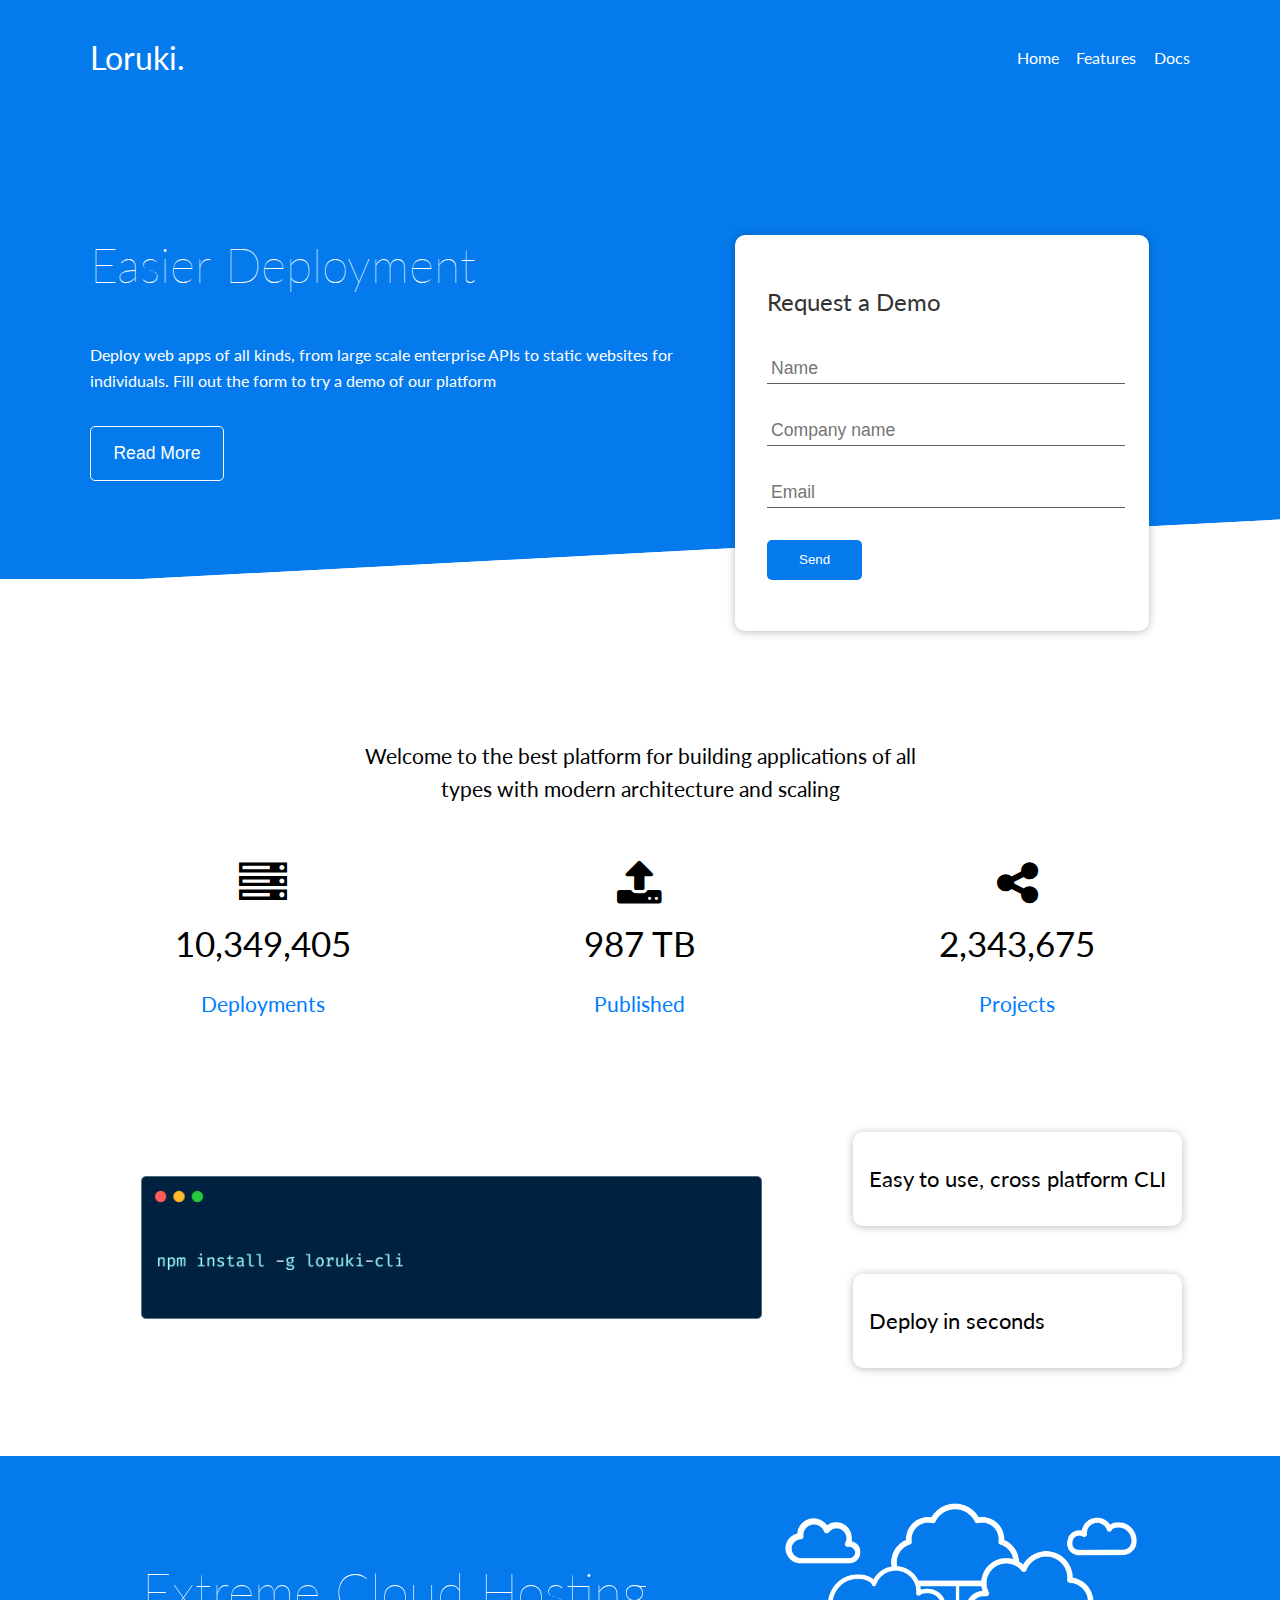
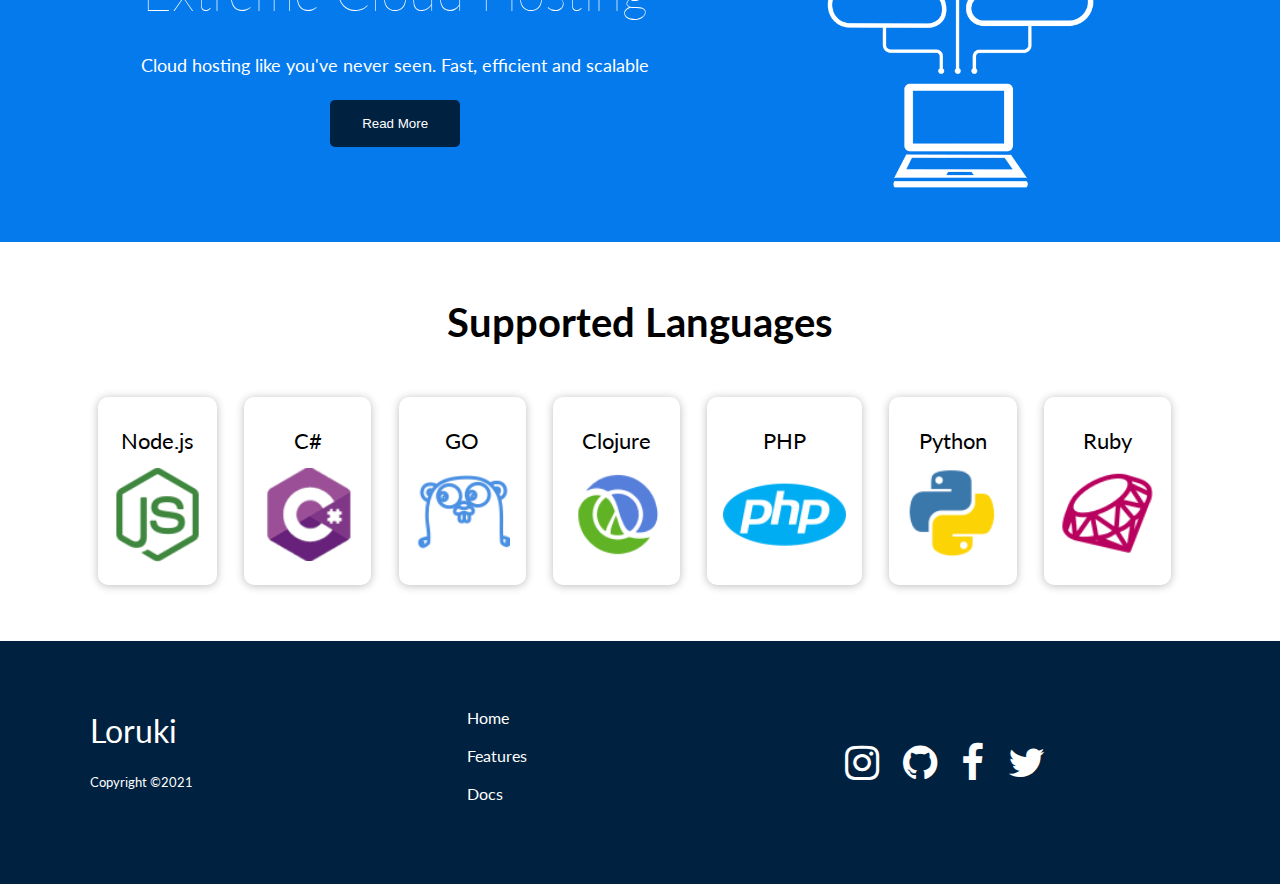
==== index.html @ 0984ab88 "completed markup" ====
<!DOCTYPE html>
<html lang="en">
<head>
    <meta charset="UTF-8">
    <meta name="viewport" content="width=device-width, initial-scale=1.0">
    <meta http-equiv="X-UA-Compatible" content="ie=edge">
    <link rel="stylesheet" href="https://cdnjs.cloudflare.com/ajax/libs/font-awesome/4.7.0/css/font-awesome.min.css">
    <link rel="stylesheet" href="https://fonts.googleapis.com/css2?family=Lato:wght@300&amp;display=swap">
    <link rel="stylesheet" href="utlities.css">
    <link rel="stylesheet" href="styles.css">
    <title>Loruki Web Service</title>
   
</head>
<body>
    <!-- header  -->
    <header class="header py-2">
        <div class="container">
            <nav class="header__nav nav flex flex--justify-content-between flex--align-items-center">
                <span class="header__logo nav__logo">
                    Loruki.
                </span>
                <ul class="header__nav-list nav__list flex">
                    <li class="header__nav-list-item nav__list-item">
                        <a href="#" class="header__nav-list-link nav__list-link">
                            Home
                        </a>
                    </li>
                    <li class="header__nav-list-item nav__list-item">
                        <a href="features.html" class="header__nav-list-link nav__list-link">
                            Features
                        </a>
                    </li>
                    <li class="header__nav-list-item nav__list-item">
                        <a href="#" class="header__nav-list-link nav__list-link">
                            Docs
                        </a>
                    </li>
                </ul>
            </nav>
        </div>
    </header>
    <!-- main -->
    <main id="main">
        <!-- showcase -->
        <section class="showcase">
            <div class="container">
                <div class="row grid grid-gap-2">
                    <div class="showcase__text-box">
                        <h1 class="showcase__title">
                            Easier Deployment
                        </h1>
                        <p class="showcase__paragraph">
                            Deploy web apps of all kinds, from large scale enterprise APIs to static websites for individuals. Fill out the form to try a demo of our platform
                        </p>
                        <button class="btn btn--outline mt-2">
                            Read More
                        </button>
                    </div>
                    <div class="showcase__form-container card">
                        <form action="#" class="showcase__form">
                            <fieldset>
                                <legend>
                                    <h2 class="showcase__form-title mb-2">
                                        Request a Demo
                                    </h2>
                                </legend>
                                <div class="form__control">
                                    <input type="text" name="name" placeholder="Name" class="form__input" required>
                                </div>
                                <div class="form__control my-2">
                                    <input type="text" name="name" placeholder="Company name" class="form__input" required>
                                </div>
                                <div class="form__control">
                                    <input type="email" name="email" placeholder="Email" class="form__input" required>
                                </div>
                            </fieldset>
                            <button class="btn btn--bg-blue my-2">
                                Send
                            </button>
                        </form>
                    </div>
                </div>
            </div>
        </section>
        <!-- stastics section -->
        <section class="stats">
            <div class="container">
                <div class="stats__text-box text--center">
                    <p class="stats__intro">
                        Welcome to the best platform for building applications of all types with modern architecture and scaling
                    </p>
                </div>
                <div class="row grid grid-gap-2 grid-column-xl-3">
                    <article class="stats__result text--center">
                        <i class="fa fa-server fa-3x" aria-hidden="true"></i>
                        <output class="mb-1">
                            <span class="stats__result-amount">
                                10,349,405
                            </span>
                        </output>
                        <p class="text--blue stats__result-title">
                            Deployments
                        </p>
                    </article>
                    <article class="stats__result text--center">
                        <i class="fa fa-upload fa-3x" aria-hidden="true"></i>
                        <output class="mb-1">
                            <span class="stats__result-amount">
                                987 TB
                            </span>
                        </output>
                        <p class="text--blue stats__result-title">
                            Published
                        </p>
                    </article>
                    <article class="stats__result text--center">
                        <i class="fa fa-share-alt fa-3x" aria-hidden="true"></i>
                        <output class="mb-1">
                            <span class="stats__result-amount">
                                2,343,675
                            </span>
                        </output>
                        <p class="text--blue stats__result-title">
                            Projects
                        </p>
                    </article>
                </div>
            </div>
        </section>
        <!-- command line interface -->
        <section class="cli">
            <div class="container">
                <div class="row grid grid-gap-2 grid-column-xl-3">
                   <figure class="cli__img-container">
                        <img src="/images/cli.png" alt="image of cli" class="cli__img">
                   </figure>
                   <div class="cli__text-box card">
                       <p class="cli__text">   
                            Easy to use, cross platform CLI
                       </p>
                   </div>
                   <div class="cli__text-box card">
                        <p class="cli__text">   
                            Deploy in seconds
                        </p>
                    </div>

                </div>
            </div>
        </section>
        <!-- cloud -->
        <section class="cloud">
            <div class="container">
                <div class="row grid grid-gap-2">
                    <div class="cloud__text-box text--center">
                        <h2 class="cloud__title">
                            Extreme Cloud Hosting
                        </h2>
                        <p class="cloud__paragraph">
                            Cloud hosting like you've never seen. Fast, efficient and scalable
                        </p>
                        <button class="btn btn--bg-dark">
                            Read More
                        </button>
                    </div>
                    <figure class="cloud__img-container">
                        <img src="/images/cloud.png" alt="image that represents cloud computing" class="cloud__img">
                    </figure>
                </div>
            </div>
        </section>
        <!-- languages -->
        <section class="languages text--center">
            <div class="container">
                <h2 class="languages__title">
                    Supported Languages
                </h2>
                <div class="row flex">
                    <article class="card languages__card">
                        
                        <figure class="languages__img-container">
                            <figcaption class="language__img-caption">
                                Node.js
                            </figcaption>
                            <img src="/images/logos/node.png" alt="node js " class="languages__img">
                        </figure>
                    </article>
                    <article class="card languages__card">
                        
                        <figure class="languages__img-container">
                            <figcaption class="language__img-caption">
                                C#
                            </figcaption>
                            <img src="/images/logos/csharp.png" alt="c sharp" class="languages__img">
                        </figure>
                    </article>
                    <article class="card languages__card">
                        
                        <figure class="languages__img-container">
                            <figcaption class="language__img-caption">
                                GO
                            </figcaption>
                            <img src="/images/logos/go.png" alt="go " class="languages__img">
                        </figure>
                    </article>
                    <article class="card languages__card">
                        
                        <figure class="languages__img-container">
                            <figcaption class="language__img-caption">
                                Clojure
                            </figcaption>
                            <img src="/images/logos/clojure.png" alt="clojure" class="languages__img">
                        </figure>
                    </article>
                    <article class="card languages__card">
                        
                        <figure class="languages__img-container">
                            <figcaption class="language__img-caption">
                                PHP
                            </figcaption>
                            <img src="/images/logos/php.png" alt="php" class="languages__img">
                        </figure>
                    </article>
                    <article class="card languages__card">
                        
                        <figure class="languages__img-container">
                            <figcaption class="language__img-caption">
                                Python
                            </figcaption>
                            <img src="/images/logos/python.png" alt="python" class="languages__img">
                        </figure>
                    </article>
                    <article class="card languages__card">
                        
                        <figure class="languages__img-container">
                            <figcaption class="language__img-caption">
                                Ruby
                            </figcaption>
                            <img src="/images/logos/ruby.png" alt="ruby" class="languages__img">
                        </figure>
                    </article>  
                </div>
            </div>
        </section>
    </main>
    <!-- footer -->
    <footer class="footer py-4">
        <div class="container">
            <div class="row grid grid-gap-2 grid-column-xl-3">
                <div class="footer__text-box text--white">
                    <span class="text-sz-2 footer__paragrpaph mb-1">
                        Loruki
                    </span>
                    <small class="footer__copyright d--block">
                        Copyright &copy;2021
                    </small>
                </div>
                <nav class="footer__nav nav">
                    <ul class="footer__nav-list">
                        <li class="footer__nav-list-item">
                            <a href="#" class="footer__nav-link">
                                Home
                            </a>
                        </li>
                        <li class="footer__nav-list-item">
                            <a href="#" class="footer__nav-link">
                                Features
                            </a>
                        </li>
                        <li class="footer__nav-list-item">
                            <a href="#" class="footer__nav-link">
                                Docs
                            </a>
                        </li>
                    </ul>
                </nav>
                <ul class="footer__social-list flex">
                    <li class="footer__social-list-item">
                        <a href="#" class="footer__social-list-link">
                            <i class="fa fa-instagram" aria-hidden="true"></i>
                        </a>
                    </li>
                    <li class="footer__social-list-item">
                        <a href="#" class="footer__social-list-link">
                            <i class="fa fa-github" aria-hidden="true"></i>
                        </a>
                    </li>
                    <li class="footer__social-list-item">
                        <a href="#" class="footer__social-list-link">
                            <i class="fa fa-facebook" aria-hidden="true"></i>
                        </a>
                    </li>
                    <li class="footer__social-list-item">
                        <a href="#" class="footer__social-list-link">
                            <i class="fa fa-twitter" aria-hidden="true"></i>
                        </a>
                    </li>
                </ul>
            </div>
        </div>
    </footer>
</body>
</html>
---- utlities.css ----
/* ============ Margin ============ */
    /* margins top */
    .mt-1 {
        margin-top: 1rem;
    }
    .mt-2 {
        margin-top: 2rem;
    }
    .mt-3 {
        margin-top: 3rem;
    }
    .mt-4 {
        margin-top: 4rem;
    }
    .mt-5 {
        margin-top: 5rem;
    }
        /* margins bottom */
    .mb-1 {
        margin-bottom: 1rem;
    }
    .mb-2 {
        margin-bottom: 2rem;
    }
    .mb-3 {
        margin-bottom: 3rem;
    }
    .mb-4 {
        margin-bottom: 4rem;
    }
    .mb-5 {
        margin-bottom: 5rem;
    }
    
    /* margins left */
    .ml-1 {
        margin-left: 1rem;
    }
    .ml-2 {
        margin-left: 2rem;
    }
    .ml-3 {
        margin-left: 3rem;
    }
    .ml-4 {
        margin-left: 4rem;
    }
    .ml-5 {
        margin-left: 5rem;
    }
    
    /* margins right */
    .mr-1 {
        margin-right: 1rem;
    }
    .mr-2 {
        margin-right: 2rem;
    }
    .mr-3 {
        margin-right: 3rem;
    }
    .mr-4 {
        margin-right: 4rem;
    }
    .mr-5 {
        margin-right: 5rem;
    }
    /* margins horizontal */
    .mx-1 {
        margin: 0  1rem;
    }
    .mx-2 {
        margin: 0  2rem;
    }
    .mx-3 {
        margin: 0  3rem;
    }
    .mx-4 {
        margin: 0  4rem;
    }
    .mx-5 {
        margin: 0  5rem;
    }
    /* margins vertical */
    .my-1 {
        margin: 1rem 0;
    }
    .my-2 {
        margin: 2rem 0;
    }
    .my-3 {
        margin: 3rem 0;
    }
    .my-4 {
        margin: 4rem 0;
    }
    .my-5 {
        margin: 5rem 0;
    }
    
    /* margins all four side */
    .m-1 {
        margin: 1rem;
    }
    .m-2 {
        margin: 2rem;
    }
    .m-3 {
        margin: 3rem;
    }
    .m-4 {
        margin: 4rem;
    }
    .m-5 {
        margin: 5rem;
    }
    
    
    /* ============= Padding ============== */
    /* padding */
        /* padding top */
    .pt-1 {
        padding-top: 1rem;
    }
    .pt-2 {
        padding-top: 2rem;
    }
    .pt-3 {
        padding-top: 3rem;
    }
    .pt-4 {
        padding-top: 4rem;
    }
    .pt-5 {
        padding-top: 5rem;
    }
        /* padding bottom */
    .pb-1 {
        padding-bottom: 1rem;
    }
    .pb-2 {
        padding-bottom: 2rem;
    }
    .pb-3 {
        padding-bottom: 3rem;
    }
    .pb-4 {
        padding-bottom: 4rem;
    }
    .pb-5 {
        padding-bottom: 5rem;
    }
    
    /* padding left */
    .pl-1 {
        padding-left: 1rem;
    }
    .pl-2 {
        padding-left: 2rem;
    }
    .pl-3 {
        padding-left: 3rem;
    }
    .pl-4 {
        padding-left: 4rem;
    }
    .pl-5 {
        padding-left: 5rem;
    }
    
    /* padding right */
    .pr-1 {
        padding-right: 1rem;
    }
    .pr-2 {
        padding-right: 2rem;
    }
    .pr-3 {
        padding-right: 3rem;
    }
    .pr-4 {
        padding-right: 4rem;
    }
    .pr-5 {
        padding-right: 5rem;
    }
    /* padding horizontal */
    .px-1 {
        padding: 0  1rem;
    }
    .px-2 {
        padding: 0  2rem;
    }
    .px-3 {
        padding: 0  3rem;
    }
    .px-4 {
        padding: 0  4rem;
    }
    .px-5 {
        padding: 0  5rem;
    }
    /* padding vertical */
    .py-1 {
        padding: 1rem 0;
    }
    .py-2 {
        padding: 2rem 0;
    }
    .py-3 {
        padding: 3rem 0;
    }
    .py-4 {
        padding: 4rem 0;
    }
    .py-5 {
        padding: 5rem 0;
    }
    
    /* padding all four side */
    .p-1 {
        padding: 1rem;
    }
    .p-2 {
        padding: 2rem;
    }
    .p-3 {
        padding: 3rem;
    }
    .p-4 {
        padding: 4rem;
    }
    .p-5 {
        padding: 5rem;
    }
    :root {
        --blue: #007bff;
        --indigo: #6610f2;
        --purple: #330e778a;
        --pink: #e83e8c;
        --red: #dc3545;
        --orange: #fd7e14;
        --yellow: #ffc107;
        --green: #28a745;
        --teal: #20c997;
        --cyan: #17a2b8;
        --white: #fff;
        --gray: #6c757d;
        --gray-dark: #343a40;
        --primary: #007bff;
        --secondary: #6c757d;
        --success: #28a745;
        --info: #17a2b8;
        --warning: #ffc107;
        --danger: #dc3545;
        --light: #f8f9fa;
        --dark: #343a40;
        --primary-color: #047aed;
        --secondary-color: #1c3fa8;
        --dark-color: #002240;
        --light-color: #f4f4f4;
        --success-color: #5cb85c;
        --error-color: #d9534f;
}

    
    /* ============== Colors ============== */
        /* background colours */
    .bg--blue {
        background-color: var(--blue);
    }
    .bg--indigo {
        background-color: var(--indigo);
    }
    .bg--purple {
        background-color: var(--purple);
    }
    .bg--pink {
        background-color: var(--pink);
    }
    .bg--red {
        background-color: var(--red);
    }
    .bg--orange {
        background-color: var(--orange);
    }
    .bg--yellow {
        background-color: var(--yellow);
    }
    .bg--green {
        background-color: var(--green);
    }
    .bg--teal {
        background-color: var(--teal);
    }
    .bg--cyan {
        background-color: var(--cyan);
    }
    .bg--white {
        background-color: var(--white);
    }
    .bg--gray {
        background-color: var(--gray);
    }
    .bg--gray-dark {
        background-color: var(--gray-dark);
    }
    .bg--primary {
        background-color: var(--primary);
    }
    .bg--secondary {
        background-color: var(--secondary);
    }
    .bg--success {
        background-color: var(--success);
    }
    .bg--info {
        background-color: var(--info);
    }
    .bg--warning {
        background-color: var(--warning);
    }
    .bg--danger {
        background-color: var(--danger);
    }
    .bg--light {
        background-color: var(--light);
    }
    .bg--dark {
        background-color: var(--dark);
    }
        
        /* text colours */
    
    .text--blue {
        color: var(--blue);
    }
    .text--indigo {
        color: var(--indigo);
    }
    .text--purple {
        color: var(--purple);
    }
    .text--pink {
        color: var(--pink);
    }
    .text--red {
        color: var(--red);
    }
    .text--orange {
        color: var(--orange);
    }
    .text--yellow {
        color: var(--yellow);
    }
    .text--green {
        color: var(--green);
    }
    .text--teal {
        color: var(--teal);
    }
    .text--cyan {
        color: var(--cyan);
    }
    .text--white {
        color: var(--white);
    }
    .text--gray {
        color: var(--gray);
    }
    .text--gray-dark {
        color: var(--gray-dark);
    }
    .text--primary {
        color: var(--primary);
    }
    .text--secondary {
        color: var(--secondary);
    }
    .text--success {
        color: var(--success);
    }
    .text--info {
        color: var(--info);
    }
    .text--warning {
        color: var(--warning);
    }
    .text--danger {
        color: var(--danger);
    }
    .text--light {
        color: var(--light);
    }
    .text--dark {
        color: var(--dark);
    }
     
    
    /* ============ Text size ================== */
    .text-sz-0 {
        font-size: 0.9rem;
    }
    .text-sz-1 {
        font-size: 1rem;
    }
    .text-sz-2 {
        font-size: 2rem;
    }
    .text-sz-3 {
        font-size: 3rem;
    }
    .text-sz-4 {
        font-size: 4rem;
    }
    .text-sz-5 {
        font-size: 5rem;
    }
    
    /* ====================== text align left right center =========================== */
    .text--center {
        text-align: center;
    }
    .text--right {
        text-align: right;
    }
    .text--left {
        text-align: left;
    }
    
    /* ================= Display inline inline-block block ======================== */
    .d--block {
        display: block;
    }
    .d--inline-block {
        display: inline-block;
    }
    .d--inline {
        display: inline;
    }
    
    /* =============== CSS Grid ================== */
    .grid {
        display: grid;
    }
    .grid-column-xl-4 {
        grid-template-columns: repeat(4, 1fr);
    }
    .grid-column-xl-3 {
        grid-template-columns: repeat(3, 1fr);
    }
    .grid-column-xl-2 {
        grid-template-columns: repeat(2, 1fr);
    }
        /* grid gap */
    .grid-gap-1 {
        grid-gap: 1rem;
    }
    .grid-gap-2 {
        grid-gap: 2rem;
    }
    .grid-gap-3 {
        grid-gap: 3rem;
    }
    .grid-gap-4 {
        grid-gap: 4rem;
    }
    .grid-gap-5 {
        grid-gap: 5rem;
    }
    
    /* ================ Flexbox ==================== */
    .flex {
        display: flex;
    }
        /* justify content */
    .flex--justify-content-start {
        justify-content: flex-start;
    }
    .flex--justify-content-end {
        justify-content: flex-end;
    }
    .flex--justify-content-center {
        justify-content: center;
    }
    .flex--justify-content-between {
        justify-content: space-between;
    }
    .flex--justify-content-evenly {
        justify-content: space-evenly;
    }
    .flex--justify-content-around {
        justify-content: space-around;
    }
    
        /* align content */
    .flex--align-content-start {
        align-content: flex-start;
    }
    .flex--align-content-end {
        align-content: flex-end;
    }
    .flex--align-content-center {
        align-content: center;
    }
    .flex--align-content-between {
        align-content: space-between;
    }
    .flex--align-content-evenly {
        align-content: space-evenly;
    }
    .flex--align-content-around {
        align-content: space-around;
    }
    .flex--align-content-center {
        align-content: center;
    }
    
        /* align items */
    .flex--align-items-center {
        align-items: center;
    }
    .flex--align-items-start {
        align-items: flex-end;
    }
    .flex--align-items-end {
        align-items: flex-end;
    }
    .flex--align-items-baseline {
        align-items: baseline;
    }
    
        /* flex column gap */
    .flex-column-gap-1 {
        column-gap: 1rem;
    }
    .flex-column-gap-2 {
        column-gap: 2rem;
    }
    .flex-column-gap-3 {
        column-gap: 3rem;
    }
    .flex-column-gap-4 {
        column-gap: 4rem;
    }
    .flex-column-gap-5 {
        column-gap: 5rem;
    }
        /* flex row gap */
    .flex-row-gap-1 {
        row-gap: 1rem;
    }
    .flex-row-gap-2 {
        row-gap: 2rem;
    }
    .flex-row-gap-3 {
        row-gap: 3rem;
    }
    .flex-row-gap-4 {
        row-gap: 4rem;
    }
    .flex-row-gap-5 {
        row-gap: 5rem;
    }
    
        /* flex gap */
    .flex-gap-1 {
        gap: 1rem;
    }
    .flex-gap-2 {
        gap: 2rem;
    }
    .flex-gap-3 {
        gap: 3rem;
    }
    .flex-gap-4 {
        gap: 4rem;
    }
    .flex-gap-5 {
        gap: 5rem;
    }
    
        /* flex wrap */
    .flex--nowrap {
        flex-wrap: nowrap;
    }
    .flex--wrap {
        flex-wrap: wrap;
    }
    .flex--wrap-reverse {
        flex-wrap: wrap-reverse;
    }
    
        /* flex grow */
    .flex--grow-1{
        flex-grow: 1;
    }
        /* width */
    .width--100 {
        width: 100%;
    }
---- styles.css ----
*::after,
 *::before {
     box-sizing: border-box;
 }
 * {
     padding: 0;
     margin: 0;
 }
 body {
     font-family: 'Lato', 'Franklin Gothic Medium', 'Arial Narrow', Arial, sans-serif;
     font-size: 16px;
     line-height: 1.6;
 }


/**
        --primary-color: #047aed;
        --secondary-color: #1c3fa8;
        --dark-color: #002240;
        --light-color: #f4f4f4;
        --success-color: #5cb85c;
        --error-color: #d9534f;
*/
/* ==== General Styles ==== */
a,
span,
button,
input {
    display: inline-block;
}
fieldset {
    border: none;
}
li {
    list-style: none;
}
pre,
code {
    display: block;
}
a {
    text-decoration: none;
}
output {
    display: block;
}
img {
    width: 100%;
}
/* ==== Container ==== */
.container {
    width: 95%;
    max-width: 1100px;
    margin: 0 auto;
    padding: 0 3.3rem;
}


/* ==== Btn ==== */
.btn {
    border: none;
    cursor: pointer;
    border-radius: 5px;
}
.btn--outline {
    border: 1px solid var(--white);
    background-color: transparent;
    padding: 1rem 1.4rem;
    font-size: 1.1rem;
    color: var(--white);
}

/* ==== Card ==== */
.card {
    padding: 1rem;
    box-shadow: 0 1px 9px rgba(34, 33, 33, 0.3);
    background-color: var(--white);
    border-radius: 10px;
    margin: 0.5rem;
    z-index: 11;
}


/* ==== Header ==== */
.header {
    background-color: var(--primary-color);
   
}
.header .header__nav-list-item {
    padding-right: 1.1rem;
}
.header .header__logo {
    font-size: 2rem;
    color: var(--white);
}
.header .header__nav-list-item:last-child {
    padding-right: 0;
}
.header .header__nav-list-link {
    color: var(--white);
}
/* ============================================================= Home Section ======================================================== */
/* ==== Showcase ==== */
.showcase {
    position: relative;
    background-color: var(--primary-color);
    padding-top: 4rem;
    height: 400px;
    color: var(--white);
}
.showcase .grid {
    padding-top: 3rem;
    grid-template-columns: 55% auto;
     
    
}
    /* === Showcase text box */
.showcase .showcase__text-box {
    animation: slideInLeft 1s ease-in-out;
}
.showcase .showcase__title {
    font-weight: 100;
    font-size: clamp(2rem, calc(5vw + 1rem), 3rem);
    margin-bottom: 2.4rem;
}
    /* ==== Showcase form ==== */
.showcase .showcase__form-container {
    height: 300px;
    width: 350px;
    padding: 3rem 2rem;
    animation: slideInRight 1s ease-in-out;

}
.showcase .showcase__form .showcase__form-title {
    font-size: clamp(1.1rem, calc(4vw +1), 2rem);
    font-weight: normal;
    color: #333;
}
.showcase .showcase__form .form__input {
    display: block;
    width: 100%;
    border: none;
    font-size: 1.1rem;
    padding: 4px;
    border-bottom: 1px solid rgb(94, 92, 92);
} 
.showcase .showcase__form .btn--bg-blue {
    background-color: var(--primary-color);
    padding: 0.8rem 2rem;
    color: var(--white);
}
 
.showcase::before,
.showcase::after {
    position: absolute;
    content: "asda";
    bottom: -4.6rem;
    background-color: #fff;
    height: 100px;
    width: 100%;
    -webkit-transform: skewY(-32deg);
    -moz-transform: skewY(-32deg);
    -ms-transform: skewY(-32deg);
        transform: skewY(-3deg)
}

/* ===== Stastics Section ===== */
.stats {
    margin-top: 10rem;
    animation: slideInBottom 1s ease-in-out;
     
}
.stats .stats__text-box {
    max-width: 600px;
    margin: 0 auto 3.3rem auto;
}
.stats .stats__intro {
    font-size: 1.3rem;
}
.stats .stats__result-title {
    font-size: 1.3rem;
}
.stats .stats__result-amount {
    font-size: 2.2rem;
    margin-top: 0.5rem;
}

/* ===== Command line interface section ===== */
.cli {
    margin-top: 6.5rem;
}
.cli .cli__img-container {
    grid-area: 1 / 1 / 3 / 3;
}
.cli .cli__text-box {
    padding: 1rem;
    display: flex;
    align-items: center;
    font-size: 1.4rem;
}


/* ===== Cloud section ====== */
.cloud {
    margin-top: 5rem;
    padding: 2rem 0;
    background-color: var(--primary-color);
}
.cloud .grid {
    grid-template-columns: 4fr 3fr;
    justify-items: center;
}
.cloud .cloud__text-box {
    align-self: center;
    color: var(--white);
}
.cloud .cloud__title {
    font-size: clamp(2.2rem, calc(4vw + 1.2rem), 3.2rem);
    font-weight: 100;
}
.cloud .cloud__paragraph {
    margin: 1.2rem 0;
    font-size: 1.1rem;
}
.cloud .btn--bg-dark {
    background-color: var(--dark-color);
    padding: 1rem 2rem;
    color: var(--white);
    text-align: center;
}
 
/* ===== Languages card section ====== */
.languages {
    margin: 3rem 0;
}
.languages .languages__title {
    font-size: clamp(1.5rem, calc(2.5vw + 1rem), 2.5rem);
    margin-bottom: 2.2rem;
    
}
.languages .language__img-caption {
    font-size: 1.4rem;
    padding: 0.6rem 0;
}
.languages .languages__card {
    transition: transform .2s ease-in-out;
    margin-right: 1.2rem;
    flex-grow: 1;
}
.languages .languages__card:hover {
    transform:translateY(-1rem);
}


/* ============================================================= Features Section ======================================================== */

/* ===== Features ====== */
.features {
    padding: 2.2rem 0;
    background-color: var(--primary-color);
}
.features .grid {
    justify-content: space-between;
}
.features .features__text-box {
    align-self: center;
    color: var(--white);
}
.features .features__title {
    font-size: clamp(2rem, calc(2vw + 1rem), 3.3rem);
    font-family: 'Lucida Sans', 'Lucida Sans Regular', 'Lucida Grande', 'Lucida Sans Unicode', Geneva, Verdana, sans-serif;
}
.features .features__paragraph {
    font-size: 1.1rem;
}
.features .features__img-container {
    justify-self: end;
}
.features .features__img {
    width: 200px;
}


/* ===== Platform ====== */
.platform {
    background-color: var(--light-color);
    color: #333;
}
.platform .platform__img-container {
    justify-self: end;
}
.platform .platform__title {
    font-size: 2rem;
    margin-bottom: 1.2rem;
}
.platform .platform__img {
    width: 290px;
}

/* ===== Features Info ====== */
.features-info .grid {
    grid-template-columns: repeat(3, 1fr);
    grid-column-gap: 1.5rem;
    grid-row-gap: 0.3rem;
    grid-template-areas: 
    "server server server"
    "network network code"
    "database power publish";
}
.features-info .features-info__server {
    grid-area: server;
}
.features-info .features-info__network {
    grid-area: network;
}
.features-info .features-info__database {
    grid-area: database;
}
.features-info .features-info__code {
    grid-area: code;
}
.features-info .features-info__power {
    grid-area: power;
}
.features-info .features-info__publish {
    grid-area: publish;
}
.features-info .card {
    padding: 1.7rem 1rem;
}
.features-info .features-info__paragraph {
    margin-left: 1rem;
}



/* ============================================================= Docs Section ======================================================== */
.docs {
    padding: 3rem 0 1.4rem 0;
    background-color: var(--primary-color);
}
.docs .docs__text-box {
    color: var(--white);
    align-self: center;
}
.docs .docs__title {
    font-size: clamp(1.5rem, calc(3vw + 1rem), 4rem);
    line-height: 1;
}
.docs .docs__img-container {
    justify-self: end;
}
.docs .docs__img {
    width: 220px;
}

/* ===== Docs Main section ===== */
.docs-main .grid {
    grid-template-columns: 30% 70%;
}
.docs-main .docs-main__card {
    background-color: #f4f4f4;
    padding: 2.9rem 2rem;
}
.docs-main .docs-main__nav-list-item {
    border-bottom: 1px solid rgb(167, 165, 165);
    padding: 0.5rem 0;
}
.docs-main .docs-main__nav-list-link:not(.active) {
    color: #333;
}

.docs-main .docs-main__intro {
    padding: 2rem 1.5rem;
}
.docs-main .bg--alert-success {
    background-color: var(--success-color);
    padding: 1rem 0.5rem;
    color: var(--white);
}
.docs-main .fa-info {
    font-size: 1.1rem;
    margin-left: 1rem;
}
.docs-main .btn--bg-blue {
    background-color: var(--primary-color);
    color: var(--white);
    padding: 0.8rem 1.8rem;
}
.docs-main .docs-main__intro-code-container {
    background-color: var(--dark-color);
    color: var(--white);
    height: 3.5rem;
    margin-bottom: 0.6rem;
}
.docs-main pre {
    white-space: nowrap;
    padding: 5px;
    height: 100%;
    display: flex;
    align-items: center;
}




/* ===== Footer ===== */
.footer {
    background-color: var(--dark-color);
}
.footer .footer__nav-link {
    color: var(--white);
    padding-bottom: 0.8rem;
}
.footer .footer__social-list {
    align-self: center;
}
.footer .footer__social-list .footer__social-list-link {
    margin-right: 1.5rem;
    color: var(--white);
    font-size: 2.5rem;
}
 

/* keyframes */
@keyframes slideInRight{
    0% {
        transform: translateX(400px);
    }
    100% {
        transform: translateX(0);
    }
}
@keyframes slideInLeft {
    0% {
        transform: translateX(-400px);
    }
    100% {
        transform: translateX(0);
    }
}
@keyframes slideInBottom {
    0% {
        transform: translateY(350px);
    }
    100% {
        transform: translateY(0);
    }
}
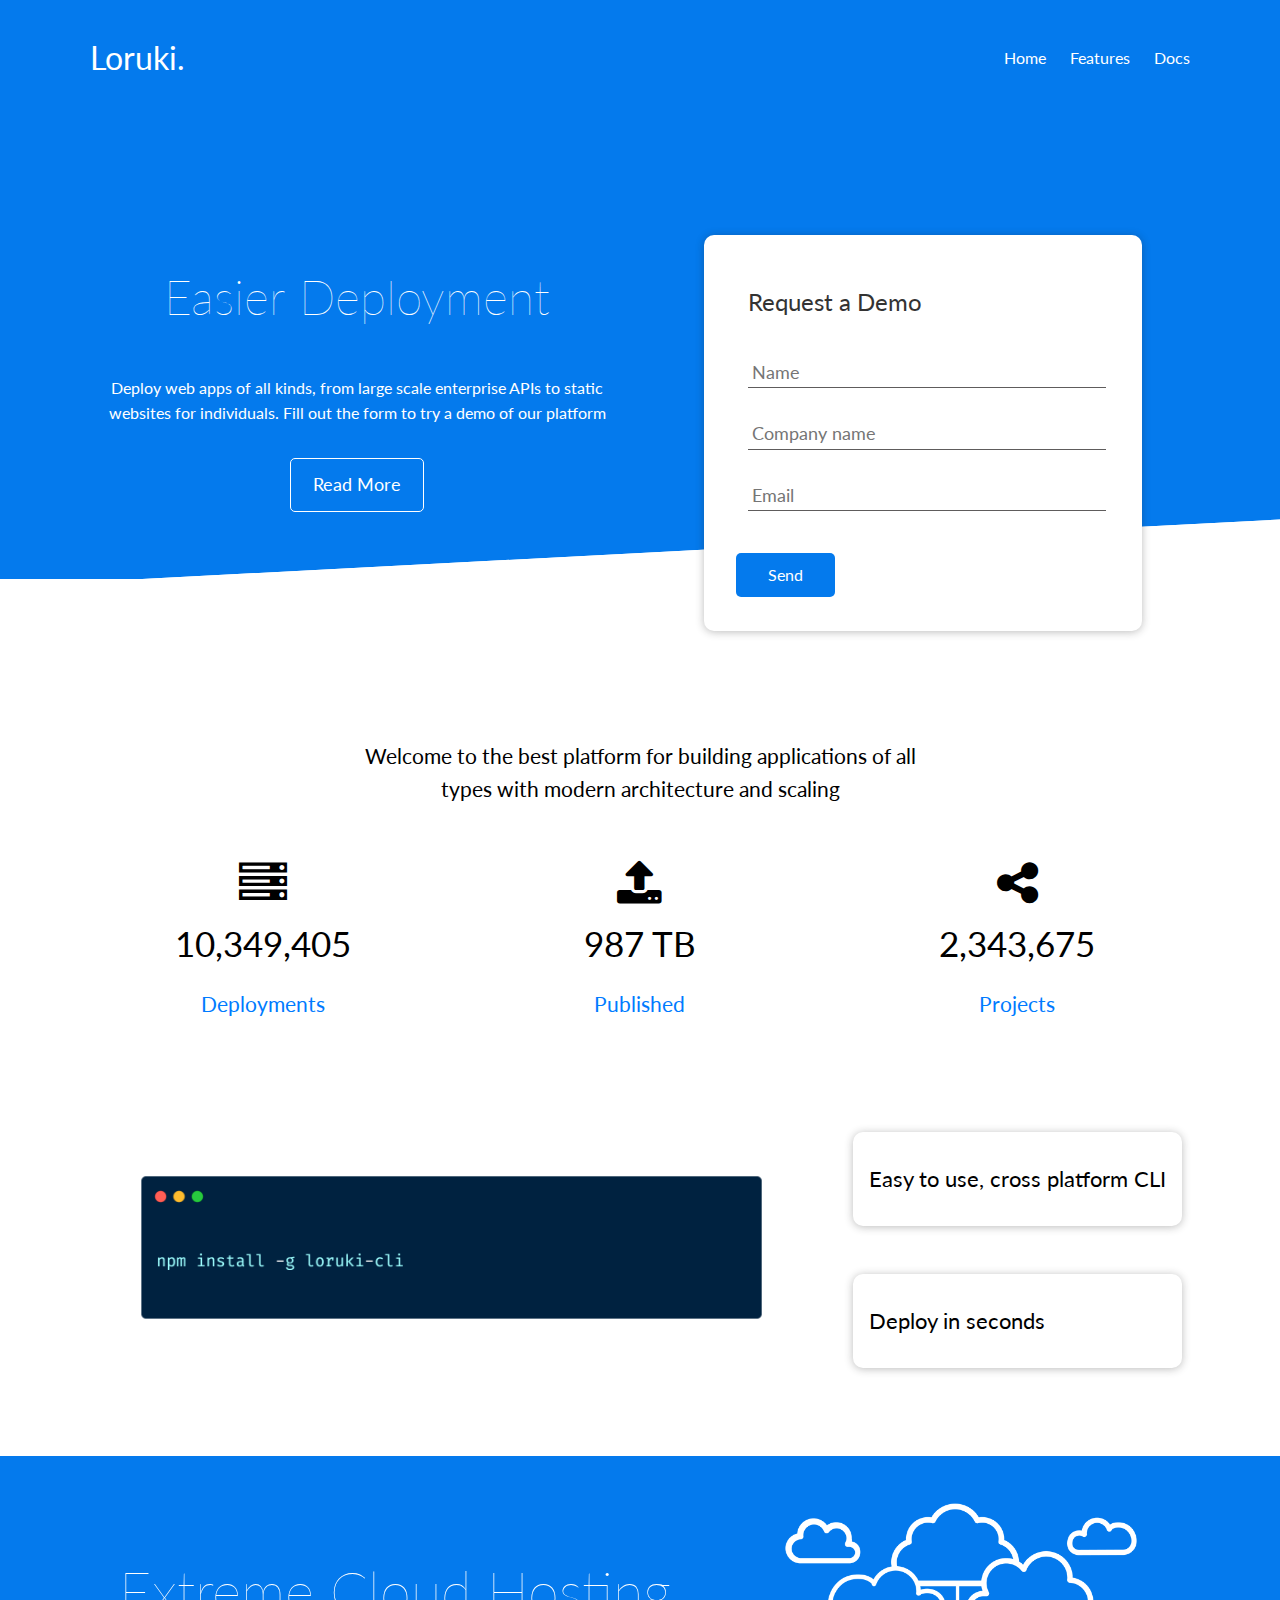
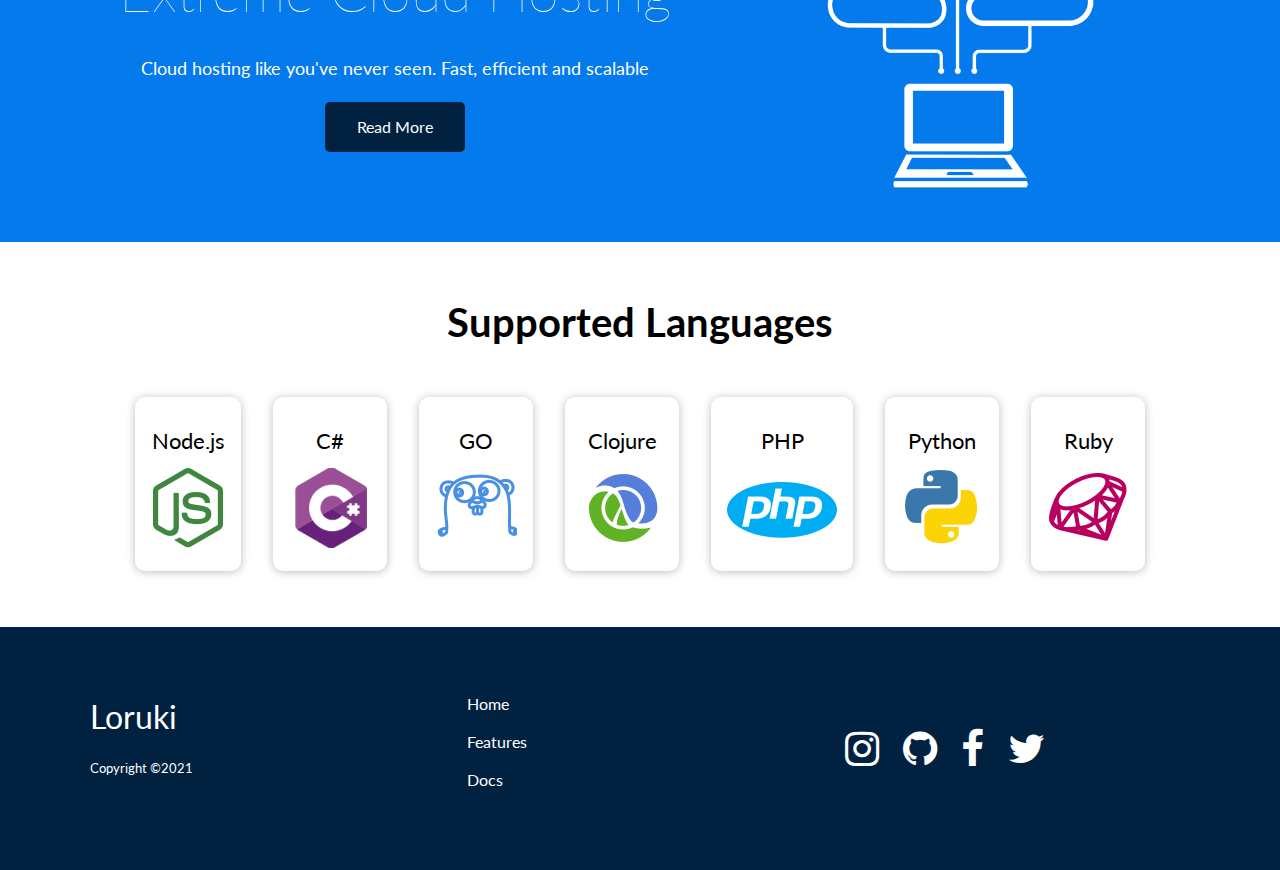
==== commit 4310cf73: "completed building loruki website" ====
--- a/index.html
+++ b/index.html
@@ -6,8 +6,9 @@
     <meta http-equiv="X-UA-Compatible" content="ie=edge">
     <link rel="stylesheet" href="https://cdnjs.cloudflare.com/ajax/libs/font-awesome/4.7.0/css/font-awesome.min.css">
     <link rel="stylesheet" href="https://fonts.googleapis.com/css2?family=Lato:wght@300&amp;display=swap">
-    <link rel="stylesheet" href="utlities.css">
-    <link rel="stylesheet" href="styles.css">
+    <link rel="stylesheet" href="/css/reset.css">
+    <link rel="stylesheet" href="/css/utlities.css">
+    <link rel="stylesheet" href="/css/styles.css">
     <title>Loruki Web Service</title>
    
 </head>
@@ -31,7 +32,7 @@
                         </a>
                     </li>
                     <li class="header__nav-list-item nav__list-item">
-                        <a href="#" class="header__nav-list-link nav__list-link">
+                        <a href="docs.html" class="header__nav-list-link nav__list-link">
                             Docs
                         </a>
                     </li>
@@ -90,7 +91,7 @@
                         Welcome to the best platform for building applications of all types with modern architecture and scaling
                     </p>
                 </div>
-                <div class="row grid grid-gap-2 grid-column-xl-3">
+                <div class="row grid grid-gap-2 grid-column-xl-3 grid-column-lg-1">
                     <article class="stats__result text--center">
                         <i class="fa fa-server fa-3x" aria-hidden="true"></i>
                         <output class="mb-1">
@@ -130,16 +131,16 @@
         <!-- command line interface -->
         <section class="cli">
             <div class="container">
-                <div class="row grid grid-gap-2 grid-column-xl-3">
+                <div class="row grid grid-gap-2 grid-column-xl-3 grid-column-lg-2">
                    <figure class="cli__img-container">
                         <img src="/images/cli.png" alt="image of cli" class="cli__img">
                    </figure>
-                   <div class="cli__text-box card">
+                   <div class="cli__text-box cli__text-box-1 card">
                        <p class="cli__text">   
                             Easy to use, cross platform CLI
                        </p>
                    </div>
-                   <div class="cli__text-box card">
+                   <div class="cli__text-box cli__text-box-2 card">
                         <p class="cli__text">   
                             Deploy in seconds
                         </p>
@@ -175,7 +176,7 @@
                 <h2 class="languages__title">
                     Supported Languages
                 </h2>
-                <div class="row flex">
+                <div class="row flex  flex--wrap flex-gap-1 flex--justify-content-center">
                     <article class="card languages__card">
                         
                         <figure class="languages__img-container">
@@ -246,7 +247,7 @@
     <!-- footer -->
     <footer class="footer py-4">
         <div class="container">
-            <div class="row grid grid-gap-2 grid-column-xl-3">
+            <div class="row grid grid-gap-2 grid-column-xl-3 grid-column-sm-1">
                 <div class="footer__text-box text--white">
                     <span class="text-sz-2 footer__paragrpaph mb-1">
                         Loruki
@@ -258,17 +259,17 @@
                 <nav class="footer__nav nav">
                     <ul class="footer__nav-list">
                         <li class="footer__nav-list-item">
-                            <a href="#" class="footer__nav-link">
+                            <a href="index.html" class="footer__nav-link">
                                 Home
                             </a>
                         </li>
                         <li class="footer__nav-list-item">
-                            <a href="#" class="footer__nav-link">
+                            <a href="features.html" class="footer__nav-link">
                                 Features
                             </a>
                         </li>
                         <li class="footer__nav-list-item">
-                            <a href="#" class="footer__nav-link">
+                            <a href="docs.html" class="footer__nav-link">
                                 Docs
                             </a>
                         </li>
--- a/css/utlities.css
+++ b/css/utlities.css
@@ -0,0 +1,601 @@
+/* ============ Margin ============ */
+    /* margins top */
+    .mt-1 {
+        margin-top: 1rem;
+    }
+    .mt-2 {
+        margin-top: 2rem;
+    }
+    .mt-3 {
+        margin-top: 3rem;
+    }
+    .mt-4 {
+        margin-top: 4rem;
+    }
+    .mt-5 {
+        margin-top: 5rem;
+    }
+        /* margins bottom */
+    .mb-1 {
+        margin-bottom: 1rem;
+    }
+    .mb-2 {
+        margin-bottom: 2rem;
+    }
+    .mb-3 {
+        margin-bottom: 3rem;
+    }
+    .mb-4 {
+        margin-bottom: 4rem;
+    }
+    .mb-5 {
+        margin-bottom: 5rem;
+    }
+    
+    /* margins left */
+    .ml-1 {
+        margin-left: 1rem;
+    }
+    .ml-2 {
+        margin-left: 2rem;
+    }
+    .ml-3 {
+        margin-left: 3rem;
+    }
+    .ml-4 {
+        margin-left: 4rem;
+    }
+    .ml-5 {
+        margin-left: 5rem;
+    }
+    
+    /* margins right */
+    .mr-1 {
+        margin-right: 1rem;
+    }
+    .mr-2 {
+        margin-right: 2rem;
+    }
+    .mr-3 {
+        margin-right: 3rem;
+    }
+    .mr-4 {
+        margin-right: 4rem;
+    }
+    .mr-5 {
+        margin-right: 5rem;
+    }
+    /* margins horizontal */
+    .mx-1 {
+        margin: 0  1rem;
+    }
+    .mx-2 {
+        margin: 0  2rem;
+    }
+    .mx-3 {
+        margin: 0  3rem;
+    }
+    .mx-4 {
+        margin: 0  4rem;
+    }
+    .mx-5 {
+        margin: 0  5rem;
+    }
+    /* margins vertical */
+    .my-1 {
+        margin: 1rem 0;
+    }
+    .my-2 {
+        margin: 2rem 0;
+    }
+    .my-3 {
+        margin: 3rem 0;
+    }
+    .my-4 {
+        margin: 4rem 0;
+    }
+    .my-5 {
+        margin: 5rem 0;
+    }
+    
+    /* margins all four side */
+    .m-1 {
+        margin: 1rem;
+    }
+    .m-2 {
+        margin: 2rem;
+    }
+    .m-3 {
+        margin: 3rem;
+    }
+    .m-4 {
+        margin: 4rem;
+    }
+    .m-5 {
+        margin: 5rem;
+    }
+    
+    
+    /* ============= Padding ============== */
+    /* padding */
+        /* padding top */
+    .pt-1 {
+        padding-top: 1rem;
+    }
+    .pt-2 {
+        padding-top: 2rem;
+    }
+    .pt-3 {
+        padding-top: 3rem;
+    }
+    .pt-4 {
+        padding-top: 4rem;
+    }
+    .pt-5 {
+        padding-top: 5rem;
+    }
+        /* padding bottom */
+    .pb-1 {
+        padding-bottom: 1rem;
+    }
+    .pb-2 {
+        padding-bottom: 2rem;
+    }
+    .pb-3 {
+        padding-bottom: 3rem;
+    }
+    .pb-4 {
+        padding-bottom: 4rem;
+    }
+    .pb-5 {
+        padding-bottom: 5rem;
+    }
+    
+    /* padding left */
+    .pl-1 {
+        padding-left: 1rem;
+    }
+    .pl-2 {
+        padding-left: 2rem;
+    }
+    .pl-3 {
+        padding-left: 3rem;
+    }
+    .pl-4 {
+        padding-left: 4rem;
+    }
+    .pl-5 {
+        padding-left: 5rem;
+    }
+    
+    /* padding right */
+    .pr-1 {
+        padding-right: 1rem;
+    }
+    .pr-2 {
+        padding-right: 2rem;
+    }
+    .pr-3 {
+        padding-right: 3rem;
+    }
+    .pr-4 {
+        padding-right: 4rem;
+    }
+    .pr-5 {
+        padding-right: 5rem;
+    }
+    /* padding horizontal */
+    .px-1 {
+        padding: 0  1rem;
+    }
+    .px-2 {
+        padding: 0  2rem;
+    }
+    .px-3 {
+        padding: 0  3rem;
+    }
+    .px-4 {
+        padding: 0  4rem;
+    }
+    .px-5 {
+        padding: 0  5rem;
+    }
+    /* padding vertical */
+    .py-1 {
+        padding: 1rem 0;
+    }
+    .py-2 {
+        padding: 2rem 0;
+    }
+    .py-3 {
+        padding: 3rem 0;
+    }
+    .py-4 {
+        padding: 4rem 0;
+    }
+    .py-5 {
+        padding: 5rem 0;
+    }
+    
+    /* padding all four side */
+    .p-1 {
+        padding: 1rem;
+    }
+    .p-2 {
+        padding: 2rem;
+    }
+    .p-3 {
+        padding: 3rem;
+    }
+    .p-4 {
+        padding: 4rem;
+    }
+    .p-5 {
+        padding: 5rem;
+    }
+    :root {
+        --blue: #007bff;
+        --indigo: #6610f2;
+        --purple: #330e778a;
+        --pink: #e83e8c;
+        --red: #dc3545;
+        --orange: #fd7e14;
+        --yellow: #ffc107;
+        --green: #28a745;
+        --teal: #20c997;
+        --cyan: #17a2b8;
+        --white: #fff;
+        --gray: #6c757d;
+        --gray-dark: #343a40;
+        --primary: #007bff;
+        --secondary: #6c757d;
+        --success: #28a745;
+        --info: #17a2b8;
+        --warning: #ffc107;
+        --danger: #dc3545;
+        --light: #f8f9fa;
+        --dark: #343a40;
+        --primary-color: #047aed;
+        --secondary-color: #1c3fa8;
+        --dark-color: #002240;
+        --light-color: #f4f4f4;
+        --success-color: #5cb85c;
+        --error-color: #d9534f;
+}
+
+    
+    /* ============== Colors ============== */
+        /* background colours */
+    .bg--blue {
+        background-color: var(--blue);
+    }
+    .bg--indigo {
+        background-color: var(--indigo);
+    }
+    .bg--purple {
+        background-color: var(--purple);
+    }
+    .bg--pink {
+        background-color: var(--pink);
+    }
+    .bg--red {
+        background-color: var(--red);
+    }
+    .bg--orange {
+        background-color: var(--orange);
+    }
+    .bg--yellow {
+        background-color: var(--yellow);
+    }
+    .bg--green {
+        background-color: var(--green);
+    }
+    .bg--teal {
+        background-color: var(--teal);
+    }
+    .bg--cyan {
+        background-color: var(--cyan);
+    }
+    .bg--white {
+        background-color: var(--white);
+    }
+    .bg--gray {
+        background-color: var(--gray);
+    }
+    .bg--gray-dark {
+        background-color: var(--gray-dark);
+    }
+    .bg--primary {
+        background-color: var(--primary);
+    }
+    .bg--secondary {
+        background-color: var(--secondary);
+    }
+    .bg--success {
+        background-color: var(--success);
+    }
+    .bg--info {
+        background-color: var(--info);
+    }
+    .bg--warning {
+        background-color: var(--warning);
+    }
+    .bg--danger {
+        background-color: var(--danger);
+    }
+    .bg--light {
+        background-color: var(--light);
+    }
+    .bg--dark {
+        background-color: var(--dark);
+    }
+        
+        /* text colours */
+    
+    .text--blue {
+        color: var(--blue);
+    }
+    .text--indigo {
+        color: var(--indigo);
+    }
+    .text--purple {
+        color: var(--purple);
+    }
+    .text--pink {
+        color: var(--pink);
+    }
+    .text--red {
+        color: var(--red);
+    }
+    .text--orange {
+        color: var(--orange);
+    }
+    .text--yellow {
+        color: var(--yellow);
+    }
+    .text--green {
+        color: var(--green);
+    }
+    .text--teal {
+        color: var(--teal);
+    }
+    .text--cyan {
+        color: var(--cyan);
+    }
+    .text--white {
+        color: var(--white);
+    }
+    .text--gray {
+        color: var(--gray);
+    }
+    .text--gray-dark {
+        color: var(--gray-dark);
+    }
+    .text--primary {
+        color: var(--primary);
+    }
+    .text--secondary {
+        color: var(--secondary);
+    }
+    .text--success {
+        color: var(--success);
+    }
+    .text--info {
+        color: var(--info);
+    }
+    .text--warning {
+        color: var(--warning);
+    }
+    .text--danger {
+        color: var(--danger);
+    }
+    .text--light {
+        color: var(--light);
+    }
+    .text--dark {
+        color: var(--dark);
+    }
+     
+    
+    /* ============ Text size ================== */
+    .text-sz-0 {
+        font-size: 0.9rem;
+    }
+    .text-sz-1 {
+        font-size: 1rem;
+    }
+    .text-sz-2 {
+        font-size: 2rem;
+    }
+    .text-sz-3 {
+        font-size: 3rem;
+    }
+    .text-sz-4 {
+        font-size: 4rem;
+    }
+    .text-sz-5 {
+        font-size: 5rem;
+    }
+    
+    /* ====================== text align left right center =========================== */
+    .text--center {
+        text-align: center;
+    }
+    .text--right {
+        text-align: right;
+    }
+    .text--left {
+        text-align: left;
+    }
+    
+    /* ================= Display inline inline-block block ======================== */
+    .d--block {
+        display: block;
+    }
+    .d--inline-block {
+        display: inline-block;
+    }
+    .d--inline {
+        display: inline;
+    }
+    
+    /* =============== CSS Grid ================== */
+    .grid {
+        display: grid;
+    }
+    .grid-column-xl-4 {
+        grid-template-columns: repeat(4, 1fr);
+    }
+    .grid-column-xl-3 {
+        grid-template-columns: repeat(3, 1fr);
+    }
+    .grid-column-xl-2 {
+        grid-template-columns: repeat(2, 1fr);
+    }
+        /* grid gap */
+    .grid-gap-1 {
+        grid-gap: 1rem;
+    }
+    .grid-gap-2 {
+        grid-gap: 2rem;
+    }
+    .grid-gap-3 {
+        grid-gap: 3rem;
+    }
+    .grid-gap-4 {
+        grid-gap: 4rem;
+    }
+    .grid-gap-5 {
+        grid-gap: 5rem;
+    }
+    
+    /* ================ Flexbox ==================== */
+    .flex {
+        display: flex;
+    }
+        /* justify content */
+    .flex--justify-content-start {
+        justify-content: flex-start;
+    }
+    .flex--justify-content-end {
+        justify-content: flex-end;
+    }
+    .flex--justify-content-center {
+        justify-content: center;
+    }
+    .flex--justify-content-between {
+        justify-content: space-between;
+    }
+    .flex--justify-content-evenly {
+        justify-content: space-evenly;
+    }
+    .flex--justify-content-around {
+        justify-content: space-around;
+    }
+    
+        /* align content */
+    .flex--align-content-start {
+        align-content: flex-start;
+    }
+    .flex--align-content-end {
+        align-content: flex-end;
+    }
+    .flex--align-content-center {
+        align-content: center;
+    }
+    .flex--align-content-between {
+        align-content: space-between;
+    }
+    .flex--align-content-evenly {
+        align-content: space-evenly;
+    }
+    .flex--align-content-around {
+        align-content: space-around;
+    }
+    .flex--align-content-center {
+        align-content: center;
+    }
+    
+        /* align items */
+    .flex--align-items-center {
+        align-items: center;
+    }
+    .flex--align-items-start {
+        align-items: flex-end;
+    }
+    .flex--align-items-end {
+        align-items: flex-end;
+    }
+    .flex--align-items-baseline {
+        align-items: baseline;
+    }
+    
+        /* flex column gap */
+    .flex-column-gap-1 {
+        column-gap: 1rem;
+    }
+    .flex-column-gap-2 {
+        column-gap: 2rem;
+    }
+    .flex-column-gap-3 {
+        column-gap: 3rem;
+    }
+    .flex-column-gap-4 {
+        column-gap: 4rem;
+    }
+    .flex-column-gap-5 {
+        column-gap: 5rem;
+    }
+        /* flex row gap */
+    .flex-row-gap-1 {
+        row-gap: 1rem;
+    }
+    .flex-row-gap-2 {
+        row-gap: 2rem;
+    }
+    .flex-row-gap-3 {
+        row-gap: 3rem;
+    }
+    .flex-row-gap-4 {
+        row-gap: 4rem;
+    }
+    .flex-row-gap-5 {
+        row-gap: 5rem;
+    }
+    
+        /* flex gap */
+    .flex-gap-1 {
+        gap: 1rem;
+    }
+    .flex-gap-2 {
+        gap: 2rem;
+    }
+    .flex-gap-3 {
+        gap: 3rem;
+    }
+    .flex-gap-4 {
+        gap: 4rem;
+    }
+    .flex-gap-5 {
+        gap: 5rem;
+    }
+    
+        /* flex wrap */
+    .flex--nowrap {
+        flex-wrap: nowrap;
+    }
+    .flex--wrap {
+        flex-wrap: wrap;
+    }
+    .flex--wrap-reverse {
+        flex-wrap: wrap-reverse;
+    }
+    
+        /* flex grow */
+    .flex--grow-1{
+        flex-grow: 1;
+    }
+        /* width */
+    .width--100 {
+        width: 100%;
+    }--- a/css/styles.css
+++ b/css/styles.css
@@ -0,0 +1,533 @@
+ *::after,
+ *::before {
+     box-sizing: border-box;
+ }
+ * {
+     padding: 0;
+     margin: 0;
+ }
+ body {
+     font-family: 'Lato', 'Franklin Gothic Medium', 'Arial Narrow', Arial, sans-serif;
+     font-size: 16px;
+     line-height: 1.6;
+ }
+
+
+/**
+        --primary-color: #047aed;
+        --secondary-color: #1c3fa8;
+        --dark-color: #002240;
+        --light-color: #f4f4f4;
+        --success-color: #5cb85c;
+        --error-color: #d9534f;
+*/
+/* ==== General Styles ==== */
+a,
+span,
+button,
+input {
+    display: inline-block;
+}
+fieldset {
+    border: none;
+}
+li {
+    list-style: none;
+    border: none;
+}
+pre,
+code {
+    display: block;
+}
+a {
+    text-decoration: none;
+}
+output {
+    display: block;
+}
+img {
+    width: 100%;
+}
+/* ==== Container ==== */
+.container {
+    width: 90%;
+    max-width: 1100px;
+    margin: 0 auto;
+    
+}
+
+
+/* ==== Btn ==== */
+.btn {
+    border: none;
+    cursor: pointer;
+    border-radius: 5px;
+}
+.btn--outline {
+    border: 1px solid var(--white);
+    background-color: transparent;
+    padding: 1rem 1.4rem;
+    font-size: 1.1rem;
+    color: var(--white);
+}
+
+/* ==== Card ==== */
+.card {
+    padding: 1rem;
+    box-shadow: 0 1px 9px rgba(34, 33, 33, 0.3);
+    background-color: var(--white);
+    border-radius: 10px;
+    margin: 0.5rem;
+    z-index: 11;
+}
+
+
+/* ==== Header ==== */
+.header {
+    background-color: var(--primary-color);
+   
+}
+ 
+.header .header__nav-list-item {
+    padding-right: 1.5rem;
+}
+.header .header__logo {
+    font-size: 2rem;
+    color: var(--white);
+}
+.header .header__nav-list-item:last-child {
+    padding-right: 0;
+}
+.header .header__nav-list-link {
+    color: var(--white);
+    transition: all .3s;
+     
+    
+}
+.header .header__nav-list-link:hover {
+    border-bottom: 2px solid rgb(243, 235, 235);
+}
+/* ============================================================= Home Section ======================================================== */
+/* ==== Showcase ==== */
+.showcase {
+    position: relative;
+    background-color: var(--primary-color);
+    padding-top: 4rem;
+    height: 400px;
+    color: var(--white);
+}
+.showcase .grid {
+    padding-top: 3rem;
+    grid-template-columns: 1fr 1fr;
+     
+    
+}
+    /* === Showcase text box */
+.showcase .showcase__text-box {
+    animation: slideInLeft 1s ease-in-out;
+    text-align: center;
+    justify-self: center;
+}
+.showcase .showcase__title {
+    font-weight: 100;
+    font-size: clamp(2rem, calc(5vw + 1rem), 3rem);
+    margin-bottom: 2.4rem;
+}
+    /* ==== Showcase form ==== */
+.showcase .showcase__form-container {
+    height: 300px;
+    width: 70%;
+    justify-self: center;
+    padding: 3rem 2rem;
+    animation: slideInRight 1s ease-in-out;
+
+}
+ 
+.showcase .showcase__form .showcase__form-title {
+    font-size: clamp(1.1rem, calc(4vw +1), 2rem);
+    font-weight: normal;
+    color: #333;
+}
+.showcase .showcase__form .form__input {
+    display: block;
+    width: 100%;
+    border: none;
+    font-size: 1.1rem;
+    padding: 4px;
+    border-bottom: 1px solid rgb(94, 92, 92);
+} 
+.showcase .showcase__form .btn--bg-blue {
+    background-color: var(--primary-color);
+    padding: 0.8rem 2rem;
+    color: var(--white);
+}
+ 
+.showcase::before,
+.showcase::after {
+    position: absolute;
+    content: "asda";
+    bottom: -4.6rem;
+    background-color: #fff;
+    height: 100px;
+    width: 100%;
+    -webkit-transform: skewY(-32deg);
+    -moz-transform: skewY(-32deg);
+    -ms-transform: skewY(-32deg);
+        transform: skewY(-3deg)
+}
+
+/* ===== Stastics Section ===== */
+.stats {
+    margin-top: 10rem;
+    animation: slideInBottom 1s ease-in-out;
+     
+}
+.stats .stats__text-box {
+    max-width: 600px;
+    margin: 0 auto 3.3rem auto;
+}
+.stats .stats__intro {
+    font-size: 1.3rem;
+}
+.stats .stats__result-title {
+    font-size: 1.3rem;
+}
+.stats .stats__result-amount {
+    font-size: 2.2rem;
+    margin-top: 0.5rem;
+}
+
+/* ===== Command line interface section ===== */
+.cli {
+    margin-top: 6.5rem;
+}
+.cli .cli__img-container {
+    grid-area: 1 / 1 / 3 / 3;
+}
+.cli .cli__img {
+    width: 100%;
+}
+.cli .cli__text-box {
+    padding: 1rem;
+    display: flex;
+    align-items: center;
+    font-size: 1.4rem;
+}
+
+
+/* ===== Cloud section ====== */
+.cloud {
+    margin-top: 5rem;
+    padding: 2rem 0;
+    background-color: var(--primary-color);
+}
+.cloud .grid {
+    grid-template-columns: 4fr 3fr;
+    justify-items: center;
+}
+.cloud .cloud__text-box {
+    align-self: center;
+    color: var(--white);
+}
+.cloud .cloud__title {
+    font-size: clamp(2.5rem, calc(4vw + 1.2rem), 3.5rem);
+    font-weight: 100;
+}
+.cloud .cloud__paragraph {
+    margin: 1.2rem 0;
+    font-size: 1.1rem;
+}
+.cloud .btn--bg-dark {
+    background-color: var(--dark-color);
+    padding: 1rem 2rem;
+    color: var(--white);
+    text-align: center;
+}
+ 
+/* ===== Languages card section ====== */
+.languages {
+    margin: 3rem 0;
+}
+.languages .languages__title {
+    font-size: clamp(1.5rem, calc(2.5vw + 1rem), 2.5rem);
+    margin-bottom: 2.2rem;
+    
+}
+.languages .language__img-caption {
+    font-size: 1.4rem;
+    padding: 0.6rem 0;
+}
+.languages .languages__card {
+    transition: transform .2s ease-in-out;
+    
+   
+}
+.languages .languages__card:hover {
+    transform:translateY(-1rem);
+}
+
+
+/* ============================================================= Features Section ======================================================== */
+
+/* ===== Features ====== */
+.features {
+    padding: 2.2rem 0;
+    background-color: var(--primary-color);
+}
+.features .grid {
+    justify-content: space-between;
+}
+.features .features__text-box {
+    align-self: center;
+    text-align: center;
+    color: var(--white);
+}
+.features .features__title {
+    font-size: clamp(2rem, calc(4vw + 1rem), 4rem);
+    font-family: 'Lucida Sans', 'Lucida Sans Regular', 'Lucida Grande', 'Lucida Sans Unicode', Geneva, Verdana, sans-serif;
+}
+.features .features__paragraph {
+    font-size: 1.1rem;
+}
+.features .features__img-container {
+    justify-self: cen;
+}
+.features .features__img {
+    width: 200px;
+}
+
+
+/* ===== Platform ====== */
+.platform {
+    background-color: var(--light-color);
+    color: #333;
+}
+.platform .platform__img-container {
+    justify-self: end;
+}
+.platform .platform__title {
+    font-size: 2rem;
+    margin-bottom: 1.2rem;
+}
+.platform .platform__img {
+    width: 290px;
+}
+
+/* ===== Features Info ====== */
+.features-info .grid {
+    grid-template-columns: repeat(3, 1fr);
+    grid-column-gap: 1.5rem;
+    grid-row-gap: 0.3rem;
+    grid-template-areas: 
+    "server server server"
+    "network network code"
+    "database power publish";
+}
+.features-info .features-info__server {
+    grid-area: server;
+}
+.features-info .features-info__network {
+    grid-area: network;
+}
+.features-info .features-info__database {
+    grid-area: database;
+}
+.features-info .features-info__code {
+    grid-area: code;
+}
+.features-info .features-info__power {
+    grid-area: power;
+}
+.features-info .features-info__publish {
+    grid-area: publish;
+}
+.features-info .card {
+    padding: 1.7rem 1rem;
+}
+.features-info .features-info__paragraph {
+    margin-left: 1rem;
+}
+
+
+
+/* ============================================================= Docs Section ======================================================== */
+.docs {
+    padding: 3rem 0 1.4rem 0;
+    background-color: var(--primary-color);
+}
+.docs .docs__text-box {
+    color: var(--white);
+    align-self: center;
+}
+.docs .docs__title {
+    font-size: clamp(1.5rem, calc(3vw + 1rem), 4rem);
+    line-height: 1;
+}
+.docs .docs__img-container {
+    justify-self: end;
+}
+.docs .docs__img {
+    width: 220px;
+}
+
+/* ===== Docs Main section ===== */
+.docs-main .grid {
+    grid-template-columns: 30% 70%;
+}
+.docs-main .docs-main__card {
+    background-color: #f4f4f4;
+    padding: 2.9rem 2rem;
+}
+.docs-main .docs-main__nav-list-item {
+    border-bottom: 1px solid rgb(167, 165, 165);
+    padding: 0.5rem 0;
+}
+.docs-main .docs-main__nav-list-link:not(.active) {
+    color: #333;
+}
+
+.docs-main .docs-main__intro {
+    padding: 2rem 1.5rem;
+}
+.docs-main .bg--alert-success {
+    background-color: var(--success-color);
+    padding: 1rem 0.5rem;
+    color: var(--white);
+}
+.docs-main .fa-info {
+    font-size: 1.1rem;
+    margin-left: 1rem;
+}
+.docs-main .btn--bg-blue {
+    background-color: var(--primary-color);
+    color: var(--white);
+    padding: 0.8rem 1.8rem;
+}
+.docs-main .docs-main__intro-code-container {
+    background-color: var(--dark-color);
+    color: var(--white);
+    height: 3.5rem;
+    margin-bottom: 0.6rem;
+}
+.docs-main pre {
+    white-space: nowrap;
+    height: 100%;
+    display: flex;
+    align-items: center;
+}
+.docs-main .docs-main__intro-code {
+    margin-left: 0.8rem;
+}
+
+
+
+
+/* ===== Footer ===== */
+.footer {
+    background-color: var(--dark-color);
+}
+.footer .footer__nav-link {
+    color: var(--white);
+    padding-bottom: 0.8rem;
+}
+.footer .footer__social-list {
+    align-self: center;
+}
+.footer .footer__social-list .footer__social-list-link {
+    margin-right: 1.5rem;
+    color: var(--white);
+    font-size: 2.5rem;
+}
+ 
+
+/* keyframes */
+@keyframes slideInRight{
+    0% {
+        transform: translateX(400px);
+    }
+    100% {
+        transform: translateX(0);
+    }
+}
+@keyframes slideInLeft {
+    0% {
+        transform: translateX(-400px);
+    }
+    100% {
+        transform: translateX(0);
+    }
+}
+@keyframes slideInBottom {
+    0% {
+        transform: translateY(350px);
+    }
+    100% {
+        transform: translateY(0);
+    }
+}
+
+/* media queries */
+@media(max-width: 1000px) {
+    .showcase {
+        padding-top: 0;
+    }
+    .showcase .grid {
+        grid-template-columns: 1fr;
+        
+    }
+    .stats {
+        margin-top: 25rem;
+    }
+    .stats .grid {
+        grid-template-columns: 1fr;
+    }
+    
+    .grid-column-lg-2 {
+        grid-template-columns: repeat(2, 1fr);
+    }
+    .cli .cli__text-box {
+        grid-column: 1 / 3;
+    }
+    .cloud .grid {
+        grid-template-columns: 1fr;
+    }
+   
+}
+ 
+@media(max-width: 768px){
+    .grid-column-sm-1{
+        grid-template-columns: 1fr;
+    }
+    .features .features__img-container {
+        justify-self: center;
+    }
+    .platform .platform__img-container {
+        justify-self: center;
+    }
+    .features-info .grid {
+        grid-template-columns: repeat(3, 1fr);
+        grid-column-gap: 1.5rem;
+        grid-row-gap: 0.3rem;
+        grid-template-areas: 
+        "server server server"
+        "network network network"
+        "code code code"
+        "database database database"
+        "power power power"
+        "publish publish publish";
+    }
+    .docs .docs__text-box {
+        text-align: center;
+    }
+    .docs .docs__img-container {
+        justify-self: center;
+    }
+    .docs-main .grid {
+        grid-template-columns: 1fr;
+    }
+}
+@media(max-width: 500px){
+    .header .header__nav {
+        flex-direction: column;
+    }
+}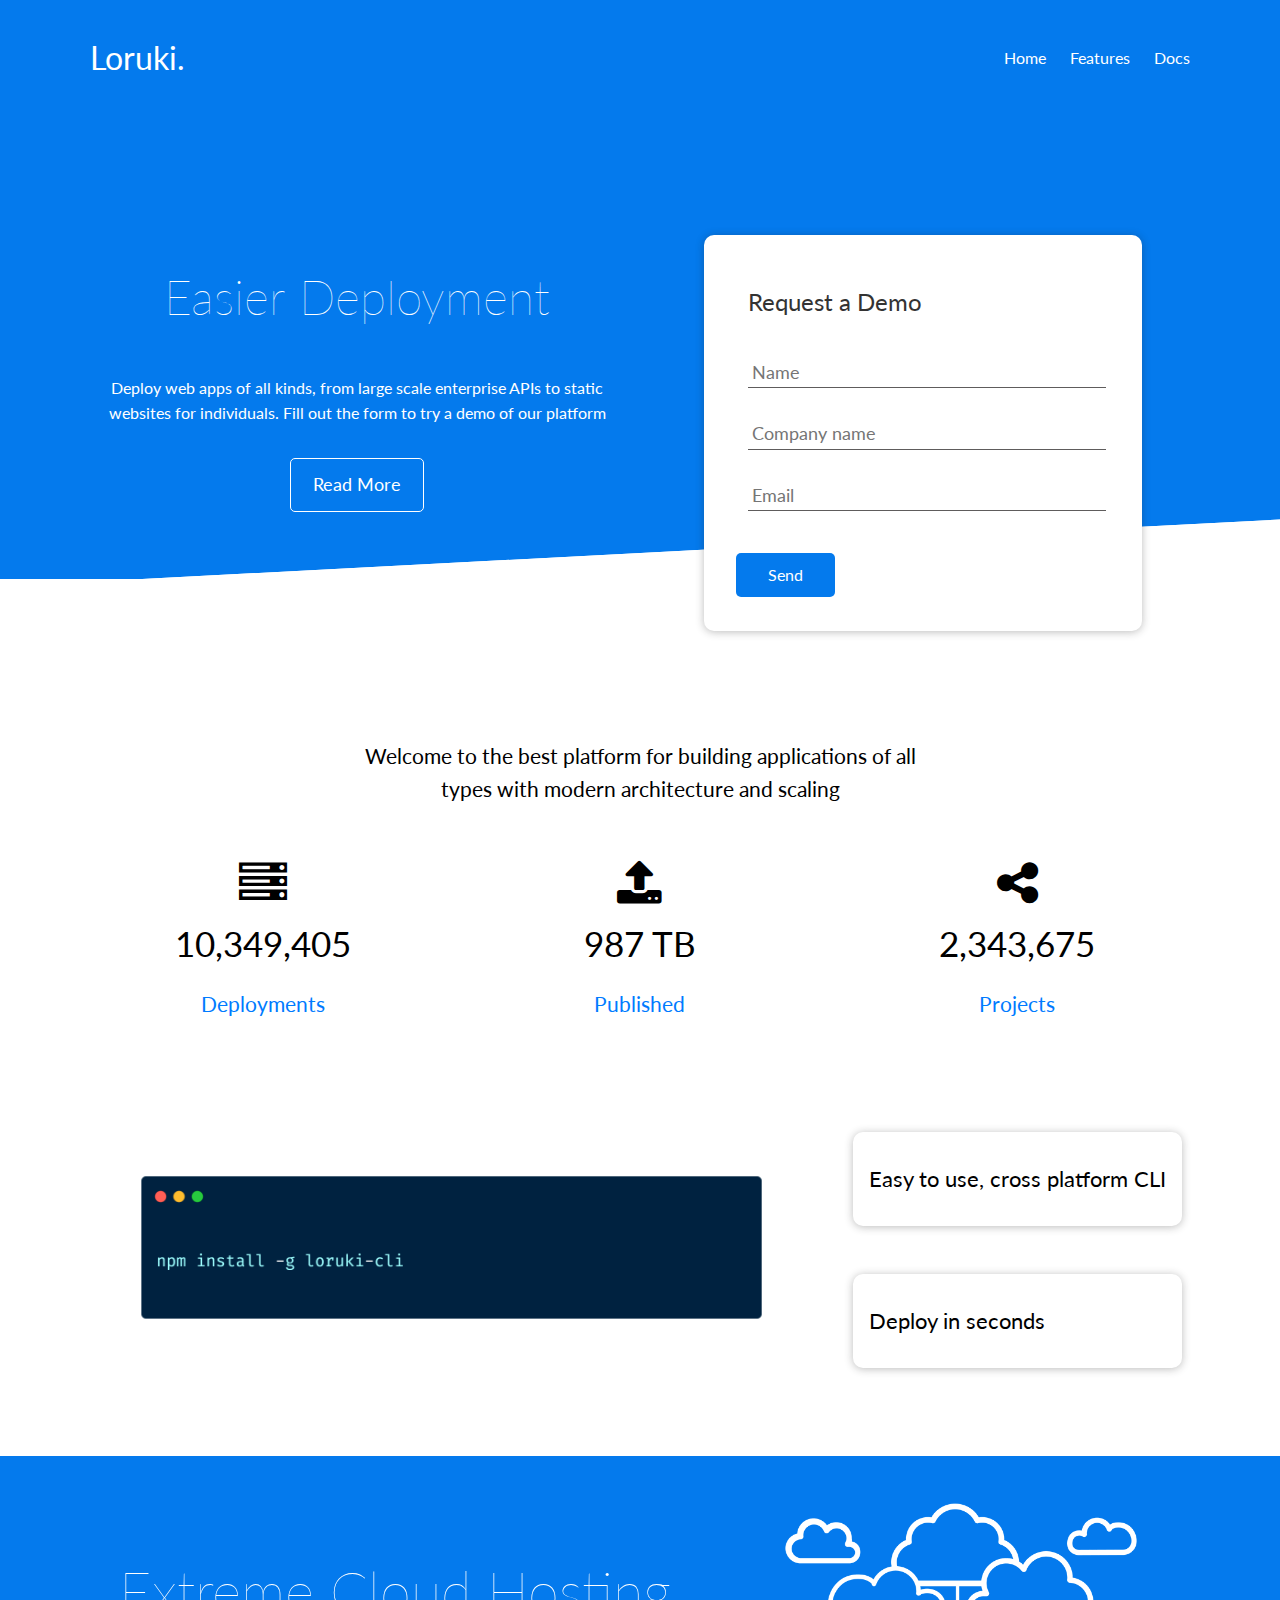
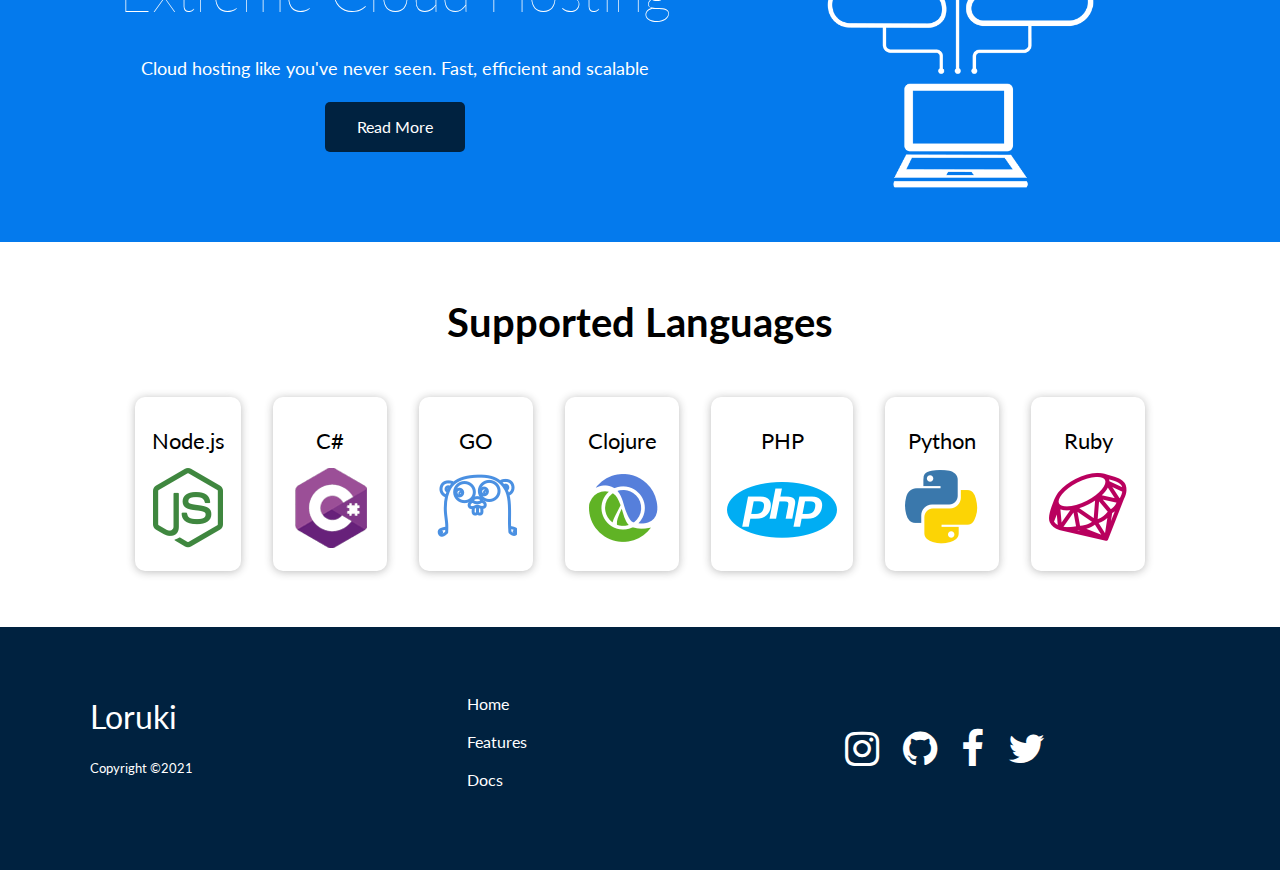
==== commit 962f5895: "optimized and compressed files and images" ====
--- a/index.html
+++ b/index.html
@@ -1,304 +1,287 @@
-<!DOCTYPE html>
-<html lang="en">
+<!doctype html>
+<html lang=en>
 <head>
-    <meta charset="UTF-8">
-    <meta name="viewport" content="width=device-width, initial-scale=1.0">
-    <meta http-equiv="X-UA-Compatible" content="ie=edge">
-    <link rel="stylesheet" href="https://cdnjs.cloudflare.com/ajax/libs/font-awesome/4.7.0/css/font-awesome.min.css">
-    <link rel="stylesheet" href="https://fonts.googleapis.com/css2?family=Lato:wght@300&amp;display=swap">
-    <link rel="stylesheet" href="/css/reset.css">
-    <link rel="stylesheet" href="/css/utlities.css">
-    <link rel="stylesheet" href="/css/styles.css">
-    <title>Loruki Web Service</title>
-   
+<meta charset=UTF-8>
+<meta name=viewport content="width=device-width,initial-scale=1">
+<meta http-equiv=X-UA-Compatible content="ie=edge">
+<link rel=stylesheet href=https://cdnjs.cloudflare.com/ajax/libs/font-awesome/4.7.0/css/font-awesome.min.css>
+<link rel=stylesheet href="https://fonts.googleapis.com/css2?family=Lato:wght@300&amp;display=swap">
+<link rel=stylesheet href=css/reset.css>
+<link rel=stylesheet href=css/utlities.css>
+<link rel=stylesheet href=css/styles.css>
+<title>Loruki Web Service</title>
 </head>
 <body>
-    <!-- header  -->
-    <header class="header py-2">
-        <div class="container">
-            <nav class="header__nav nav flex flex--justify-content-between flex--align-items-center">
-                <span class="header__logo nav__logo">
-                    Loruki.
-                </span>
-                <ul class="header__nav-list nav__list flex">
-                    <li class="header__nav-list-item nav__list-item">
-                        <a href="#" class="header__nav-list-link nav__list-link">
-                            Home
-                        </a>
-                    </li>
-                    <li class="header__nav-list-item nav__list-item">
-                        <a href="features.html" class="header__nav-list-link nav__list-link">
-                            Features
-                        </a>
-                    </li>
-                    <li class="header__nav-list-item nav__list-item">
-                        <a href="docs.html" class="header__nav-list-link nav__list-link">
-                            Docs
-                        </a>
-                    </li>
-                </ul>
-            </nav>
-        </div>
-    </header>
-    <!-- main -->
-    <main id="main">
-        <!-- showcase -->
-        <section class="showcase">
-            <div class="container">
-                <div class="row grid grid-gap-2">
-                    <div class="showcase__text-box">
-                        <h1 class="showcase__title">
-                            Easier Deployment
-                        </h1>
-                        <p class="showcase__paragraph">
-                            Deploy web apps of all kinds, from large scale enterprise APIs to static websites for individuals. Fill out the form to try a demo of our platform
-                        </p>
-                        <button class="btn btn--outline mt-2">
-                            Read More
-                        </button>
-                    </div>
-                    <div class="showcase__form-container card">
-                        <form action="#" class="showcase__form">
-                            <fieldset>
-                                <legend>
-                                    <h2 class="showcase__form-title mb-2">
-                                        Request a Demo
-                                    </h2>
-                                </legend>
-                                <div class="form__control">
-                                    <input type="text" name="name" placeholder="Name" class="form__input" required>
-                                </div>
-                                <div class="form__control my-2">
-                                    <input type="text" name="name" placeholder="Company name" class="form__input" required>
-                                </div>
-                                <div class="form__control">
-                                    <input type="email" name="email" placeholder="Email" class="form__input" required>
-                                </div>
-                            </fieldset>
-                            <button class="btn btn--bg-blue my-2">
-                                Send
-                            </button>
-                        </form>
-                    </div>
-                </div>
-            </div>
-        </section>
-        <!-- stastics section -->
-        <section class="stats">
-            <div class="container">
-                <div class="stats__text-box text--center">
-                    <p class="stats__intro">
-                        Welcome to the best platform for building applications of all types with modern architecture and scaling
-                    </p>
-                </div>
-                <div class="row grid grid-gap-2 grid-column-xl-3 grid-column-lg-1">
-                    <article class="stats__result text--center">
-                        <i class="fa fa-server fa-3x" aria-hidden="true"></i>
-                        <output class="mb-1">
-                            <span class="stats__result-amount">
-                                10,349,405
-                            </span>
-                        </output>
-                        <p class="text--blue stats__result-title">
-                            Deployments
-                        </p>
-                    </article>
-                    <article class="stats__result text--center">
-                        <i class="fa fa-upload fa-3x" aria-hidden="true"></i>
-                        <output class="mb-1">
-                            <span class="stats__result-amount">
-                                987 TB
-                            </span>
-                        </output>
-                        <p class="text--blue stats__result-title">
-                            Published
-                        </p>
-                    </article>
-                    <article class="stats__result text--center">
-                        <i class="fa fa-share-alt fa-3x" aria-hidden="true"></i>
-                        <output class="mb-1">
-                            <span class="stats__result-amount">
-                                2,343,675
-                            </span>
-                        </output>
-                        <p class="text--blue stats__result-title">
-                            Projects
-                        </p>
-                    </article>
-                </div>
-            </div>
-        </section>
-        <!-- command line interface -->
-        <section class="cli">
-            <div class="container">
-                <div class="row grid grid-gap-2 grid-column-xl-3 grid-column-lg-2">
-                   <figure class="cli__img-container">
-                        <img src="/images/cli.png" alt="image of cli" class="cli__img">
-                   </figure>
-                   <div class="cli__text-box cli__text-box-1 card">
-                       <p class="cli__text">   
-                            Easy to use, cross platform CLI
-                       </p>
-                   </div>
-                   <div class="cli__text-box cli__text-box-2 card">
-                        <p class="cli__text">   
-                            Deploy in seconds
-                        </p>
-                    </div>
-
-                </div>
-            </div>
-        </section>
-        <!-- cloud -->
-        <section class="cloud">
-            <div class="container">
-                <div class="row grid grid-gap-2">
-                    <div class="cloud__text-box text--center">
-                        <h2 class="cloud__title">
-                            Extreme Cloud Hosting
-                        </h2>
-                        <p class="cloud__paragraph">
-                            Cloud hosting like you've never seen. Fast, efficient and scalable
-                        </p>
-                        <button class="btn btn--bg-dark">
-                            Read More
-                        </button>
-                    </div>
-                    <figure class="cloud__img-container">
-                        <img src="/images/cloud.png" alt="image that represents cloud computing" class="cloud__img">
-                    </figure>
-                </div>
-            </div>
-        </section>
-        <!-- languages -->
-        <section class="languages text--center">
-            <div class="container">
-                <h2 class="languages__title">
-                    Supported Languages
-                </h2>
-                <div class="row flex  flex--wrap flex-gap-1 flex--justify-content-center">
-                    <article class="card languages__card">
-                        
-                        <figure class="languages__img-container">
-                            <figcaption class="language__img-caption">
-                                Node.js
-                            </figcaption>
-                            <img src="/images/logos/node.png" alt="node js " class="languages__img">
-                        </figure>
-                    </article>
-                    <article class="card languages__card">
-                        
-                        <figure class="languages__img-container">
-                            <figcaption class="language__img-caption">
-                                C#
-                            </figcaption>
-                            <img src="/images/logos/csharp.png" alt="c sharp" class="languages__img">
-                        </figure>
-                    </article>
-                    <article class="card languages__card">
-                        
-                        <figure class="languages__img-container">
-                            <figcaption class="language__img-caption">
-                                GO
-                            </figcaption>
-                            <img src="/images/logos/go.png" alt="go " class="languages__img">
-                        </figure>
-                    </article>
-                    <article class="card languages__card">
-                        
-                        <figure class="languages__img-container">
-                            <figcaption class="language__img-caption">
-                                Clojure
-                            </figcaption>
-                            <img src="/images/logos/clojure.png" alt="clojure" class="languages__img">
-                        </figure>
-                    </article>
-                    <article class="card languages__card">
-                        
-                        <figure class="languages__img-container">
-                            <figcaption class="language__img-caption">
-                                PHP
-                            </figcaption>
-                            <img src="/images/logos/php.png" alt="php" class="languages__img">
-                        </figure>
-                    </article>
-                    <article class="card languages__card">
-                        
-                        <figure class="languages__img-container">
-                            <figcaption class="language__img-caption">
-                                Python
-                            </figcaption>
-                            <img src="/images/logos/python.png" alt="python" class="languages__img">
-                        </figure>
-                    </article>
-                    <article class="card languages__card">
-                        
-                        <figure class="languages__img-container">
-                            <figcaption class="language__img-caption">
-                                Ruby
-                            </figcaption>
-                            <img src="/images/logos/ruby.png" alt="ruby" class="languages__img">
-                        </figure>
-                    </article>  
-                </div>
-            </div>
-        </section>
-    </main>
-    <!-- footer -->
-    <footer class="footer py-4">
-        <div class="container">
-            <div class="row grid grid-gap-2 grid-column-xl-3 grid-column-sm-1">
-                <div class="footer__text-box text--white">
-                    <span class="text-sz-2 footer__paragrpaph mb-1">
-                        Loruki
-                    </span>
-                    <small class="footer__copyright d--block">
-                        Copyright &copy;2021
-                    </small>
-                </div>
-                <nav class="footer__nav nav">
-                    <ul class="footer__nav-list">
-                        <li class="footer__nav-list-item">
-                            <a href="index.html" class="footer__nav-link">
-                                Home
-                            </a>
-                        </li>
-                        <li class="footer__nav-list-item">
-                            <a href="features.html" class="footer__nav-link">
-                                Features
-                            </a>
-                        </li>
-                        <li class="footer__nav-list-item">
-                            <a href="docs.html" class="footer__nav-link">
-                                Docs
-                            </a>
-                        </li>
-                    </ul>
-                </nav>
-                <ul class="footer__social-list flex">
-                    <li class="footer__social-list-item">
-                        <a href="#" class="footer__social-list-link">
-                            <i class="fa fa-instagram" aria-hidden="true"></i>
-                        </a>
-                    </li>
-                    <li class="footer__social-list-item">
-                        <a href="#" class="footer__social-list-link">
-                            <i class="fa fa-github" aria-hidden="true"></i>
-                        </a>
-                    </li>
-                    <li class="footer__social-list-item">
-                        <a href="#" class="footer__social-list-link">
-                            <i class="fa fa-facebook" aria-hidden="true"></i>
-                        </a>
-                    </li>
-                    <li class="footer__social-list-item">
-                        <a href="#" class="footer__social-list-link">
-                            <i class="fa fa-twitter" aria-hidden="true"></i>
-                        </a>
-                    </li>
-                </ul>
-            </div>
-        </div>
-    </footer>
+<header class="header py-2">
+<div class=container>
+<nav class="header__nav nav flex flex--justify-content-between flex--align-items-center">
+<span class="header__logo nav__logo">
+Loruki.
+</span>
+<ul class="header__nav-list nav__list flex">
+<li class="header__nav-list-item nav__list-item">
+<a href=# class="header__nav-list-link nav__list-link">
+Home
+</a>
+</li>
+<li class="header__nav-list-item nav__list-item">
+<a href=features.html class="header__nav-list-link nav__list-link">
+Features
+</a>
+</li>
+<li class="header__nav-list-item nav__list-item">
+<a href=docs.html class="header__nav-list-link nav__list-link">
+Docs
+</a>
+</li>
+</ul>
+</nav>
+</div>
+</header>
+<main id=main>
+<section class=showcase>
+<div class=container>
+<div class="row grid grid-gap-2">
+<div class=showcase__text-box>
+<h1 class=showcase__title>
+Easier Deployment
+</h1>
+<p class=showcase__paragraph>
+Deploy web apps of all kinds, from large scale enterprise APIs to static websites for individuals. Fill out the form to try a demo of our platform
+</p>
+<button class="btn btn--outline mt-2">
+Read More
+</button>
+</div>
+<div class="showcase__form-container card">
+<form action=# class=showcase__form>
+<fieldset>
+<legend>
+<h2 class="showcase__form-title mb-2">
+Request a Demo
+</h2>
+</legend>
+<div class=form__control>
+<input name=name placeholder=Name class=form__input required>
+</div>
+<div class="form__control my-2">
+<input name=name placeholder="Company name" class=form__input required>
+</div>
+<div class=form__control>
+<input type=email name=email placeholder=Email class=form__input required>
+</div>
+</fieldset>
+<button class="btn btn--bg-blue my-2">
+Send
+</button>
+</form>
+</div>
+</div>
+</div>
+</section>
+<section class=stats>
+<div class=container>
+<div class="stats__text-box text--center">
+<p class=stats__intro>
+Welcome to the best platform for building applications of all types with modern architecture and scaling
+</p>
+</div>
+<div class="row grid grid-gap-2 grid-column-xl-3 grid-column-lg-1">
+<article class="stats__result text--center">
+<i class="fa fa-server fa-3x" aria-hidden=true></i>
+<output class=mb-1>
+<span class=stats__result-amount>
+10,349,405
+</span>
+</output>
+<p class="text--blue stats__result-title">
+Deployments
+</p>
+</article>
+<article class="stats__result text--center">
+<i class="fa fa-upload fa-3x" aria-hidden=true></i>
+<output class=mb-1>
+<span class=stats__result-amount>
+987 TB
+</span>
+</output>
+<p class="text--blue stats__result-title">
+Published
+</p>
+</article>
+<article class="stats__result text--center">
+<i class="fa fa-share-alt fa-3x" aria-hidden=true></i>
+<output class=mb-1>
+<span class=stats__result-amount>
+2,343,675
+</span>
+</output>
+<p class="text--blue stats__result-title">
+Projects
+</p>
+</article>
+</div>
+</div>
+</section>
+<section class=cli>
+<div class=container>
+<div class="row grid grid-gap-2 grid-column-xl-3 grid-column-lg-2">
+<figure class=cli__img-container>
+<img src=images/cli-min.png alt="image of cli" class=cli__img>
+</figure>
+<div class="cli__text-box cli__text-box-1 card">
+<p class=cli__text>
+Easy to use, cross platform CLI
+</p>
+</div>
+<div class="cli__text-box cli__text-box-2 card">
+<p class=cli__text>
+Deploy in seconds
+</p>
+</div>
+</div>
+</div>
+</section>
+<section class=cloud>
+<div class=container>
+<div class="row grid grid-gap-2">
+<div class="cloud__text-box text--center">
+<h2 class=cloud__title>
+Extreme Cloud Hosting
+</h2>
+<p class=cloud__paragraph>
+Cloud hosting like you've never seen. Fast, efficient and scalable
+</p>
+<button class="btn btn--bg-dark">
+Read More
+</button>
+</div>
+<figure class=cloud__img-container>
+<img src=images/cloud-min.png alt="image that represents cloud computing" class=cloud__img>
+</figure>
+</div>
+</div>
+</section>
+<section class="languages text--center">
+<div class=container>
+<h2 class=languages__title>
+Supported Languages
+</h2>
+<div class="row flex flex--wrap flex-gap-1 flex--justify-content-center">
+<article class="card languages__card">
+<figure class=languages__img-container>
+<figcaption class=language__img-caption>
+Node.js
+</figcaption>
+<img src=images/logos/node-min.png alt="node js " class=languages__img>
+</figure>
+</article>
+<article class="card languages__card">
+<figure class=languages__img-container>
+<figcaption class=language__img-caption>
+C#
+</figcaption>
+<img src=images/logos/csharp-min.png alt="c sharp" class=languages__img>
+</figure>
+</article>
+<article class="card languages__card">
+<figure class=languages__img-container>
+<figcaption class=language__img-caption>
+GO
+</figcaption>
+<img src=images/logos/go-min.png alt="go " class=languages__img>
+</figure>
+</article>
+<article class="card languages__card">
+<figure class=languages__img-container>
+<figcaption class=language__img-caption>
+Clojure
+</figcaption>
+<img src=images/logos/clojure-min.png alt=clojure class=languages__img>
+</figure>
+</article>
+<article class="card languages__card">
+<figure class=languages__img-container>
+<figcaption class=language__img-caption>
+PHP
+</figcaption>
+<img src=images/logos/php-min.png alt=php class=languages__img>
+</figure>
+</article>
+<article class="card languages__card">
+<figure class=languages__img-container>
+<figcaption class=language__img-caption>
+Python
+</figcaption>
+<img src=images/logos/python-min.png alt=python class=languages__img>
+</figure>
+</article>
+<article class="card languages__card">
+<figure class=languages__img-container>
+<figcaption class=language__img-caption>
+Ruby
+</figcaption>
+<img src=images/logos/ruby-min.png alt=ruby class=languages__img>
+</figure>
+</article>
+</div>
+</div>
+</section>
+</main>
+<footer class="footer py-4">
+<div class=container>
+<div class="row grid grid-gap-2 grid-column-xl-3 grid-column-sm-1">
+<div class="footer__text-box text--white">
+<span class="text-sz-2 footer__paragrpaph mb-1">
+Loruki
+</span>
+<small class="footer__copyright d--block">
+Copyright &copy;2021
+</small>
+</div>
+<nav class="footer__nav nav">
+<ul class=footer__nav-list>
+<li class=footer__nav-list-item>
+<a href=index.html class=footer__nav-link>
+Home
+</a>
+</li>
+<li class=footer__nav-list-item>
+<a href=features.html class=footer__nav-link>
+Features
+</a>
+</li>
+<li class=footer__nav-list-item>
+<a href=docs.html class=footer__nav-link>
+Docs
+</a>
+</li>
+</ul>
+</nav>
+<ul class="footer__social-list flex">
+<li class=footer__social-list-item>
+<a href=# class=footer__social-list-link>
+<i class="fa fa-instagram" aria-hidden=true></i>
+</a>
+</li>
+<li class=footer__social-list-item>
+<a href=# class=footer__social-list-link>
+<i class="fa fa-github" aria-hidden=true></i>
+</a>
+</li>
+<li class=footer__social-list-item>
+<a href=# class=footer__social-list-link>
+<i class="fa fa-facebook" aria-hidden=true></i>
+</a>
+</li>
+<li class=footer__social-list-item>
+<a href=# class=footer__social-list-link>
+<i class="fa fa-twitter" aria-hidden=true></i>
+</a>
+</li>
+</ul>
+</div>
+</div>
+</footer>
 </body>
 </html>